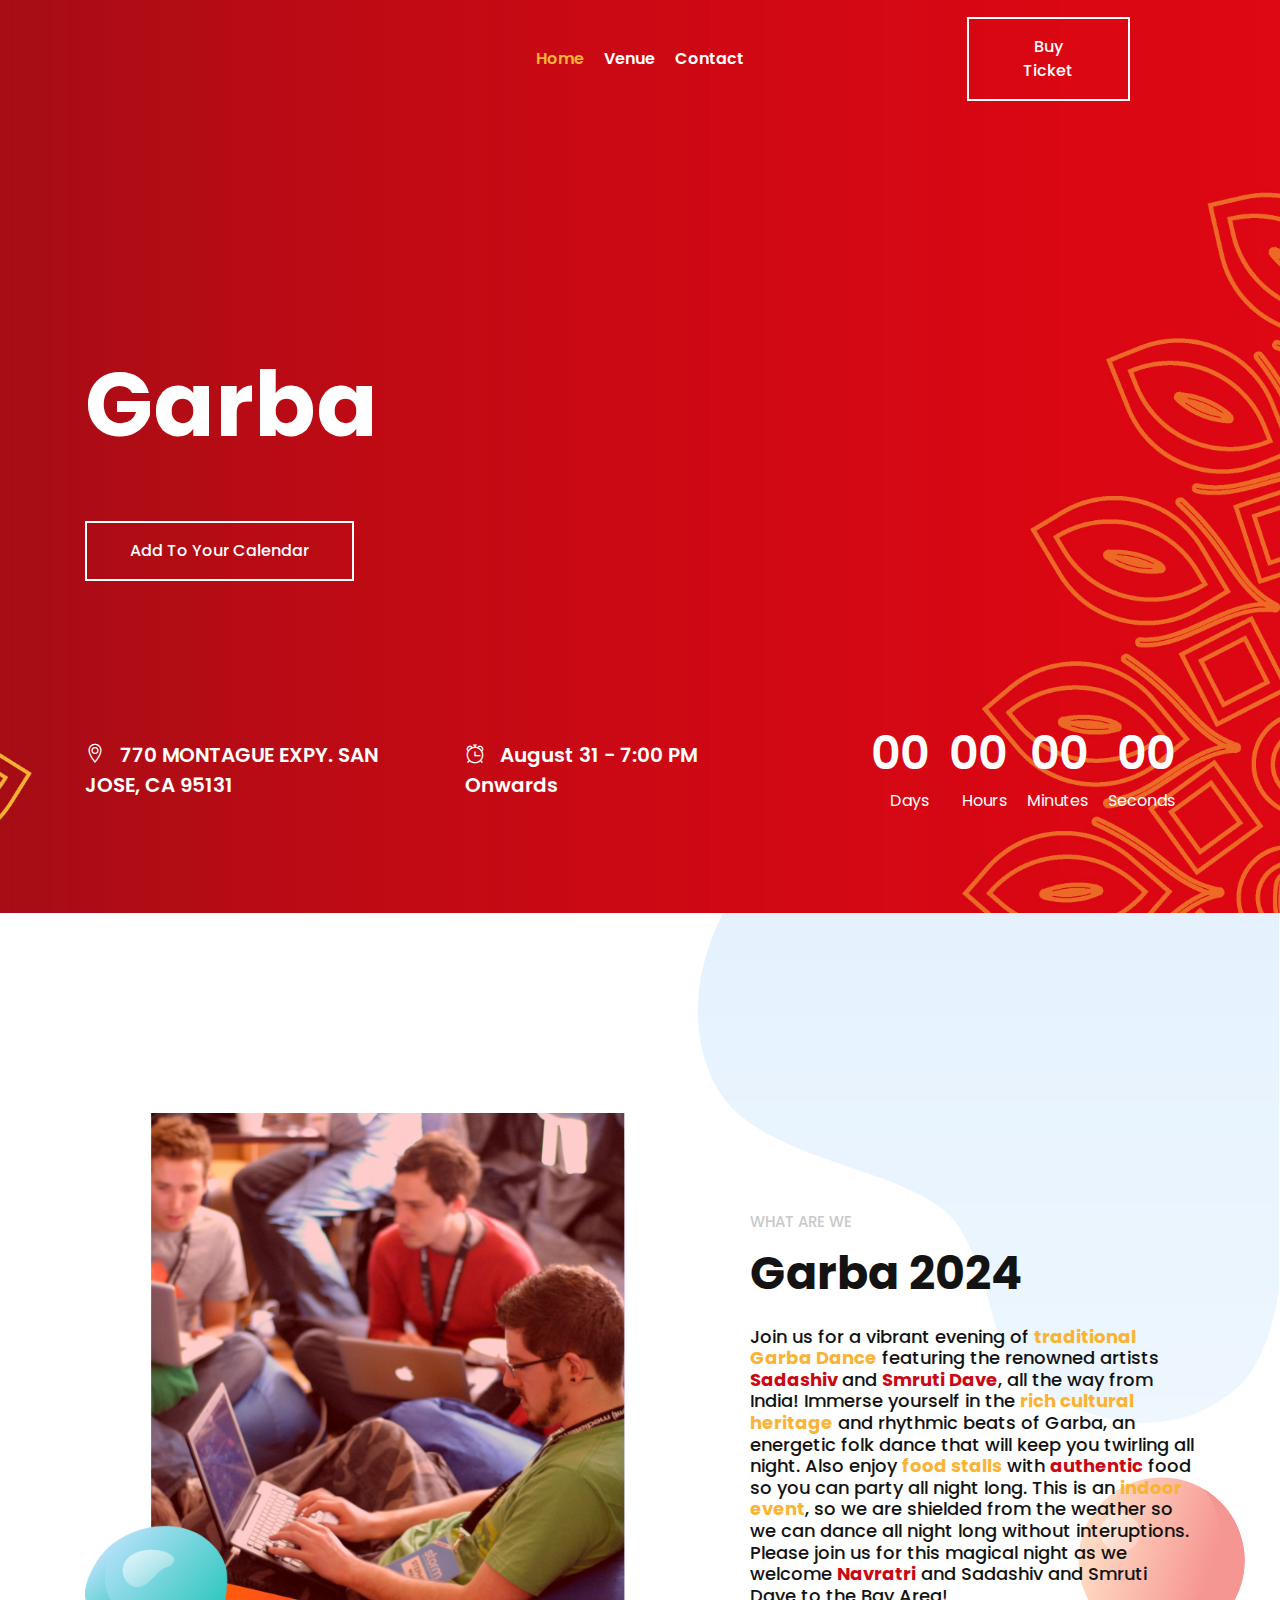
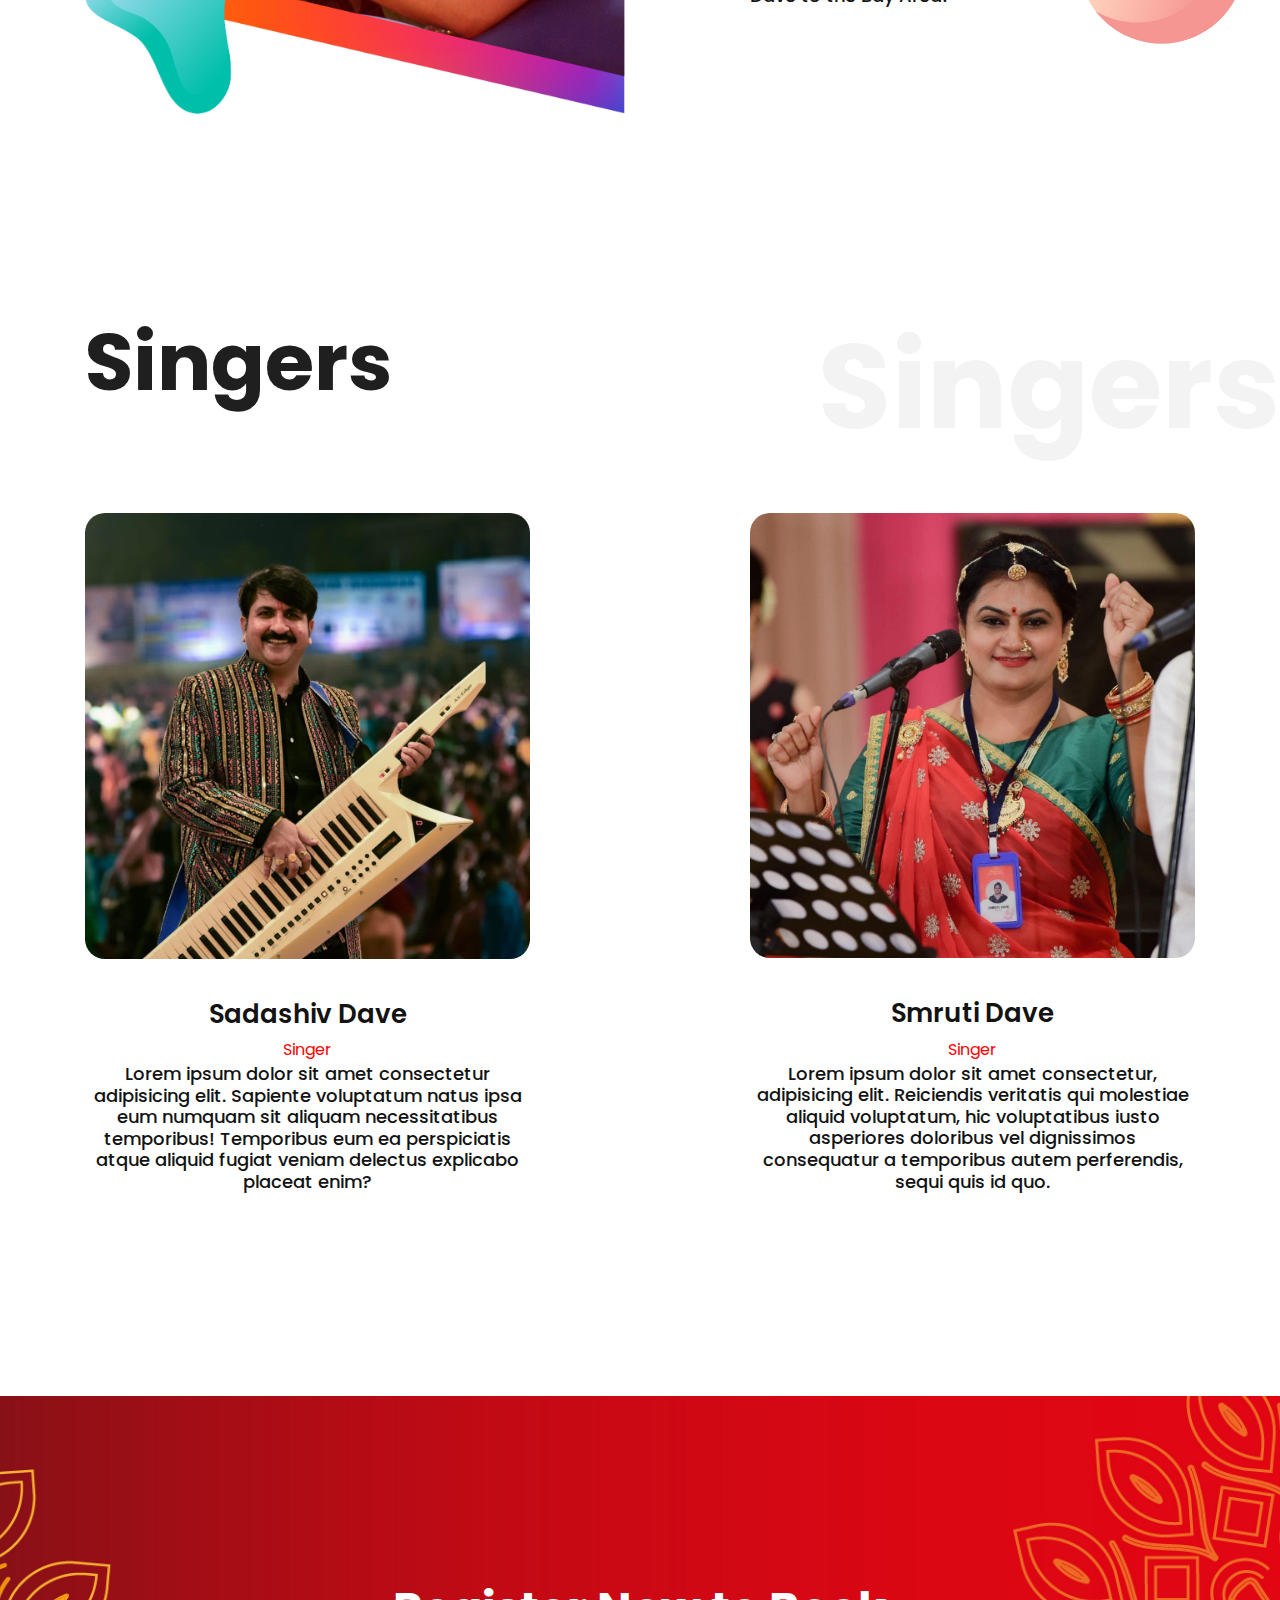
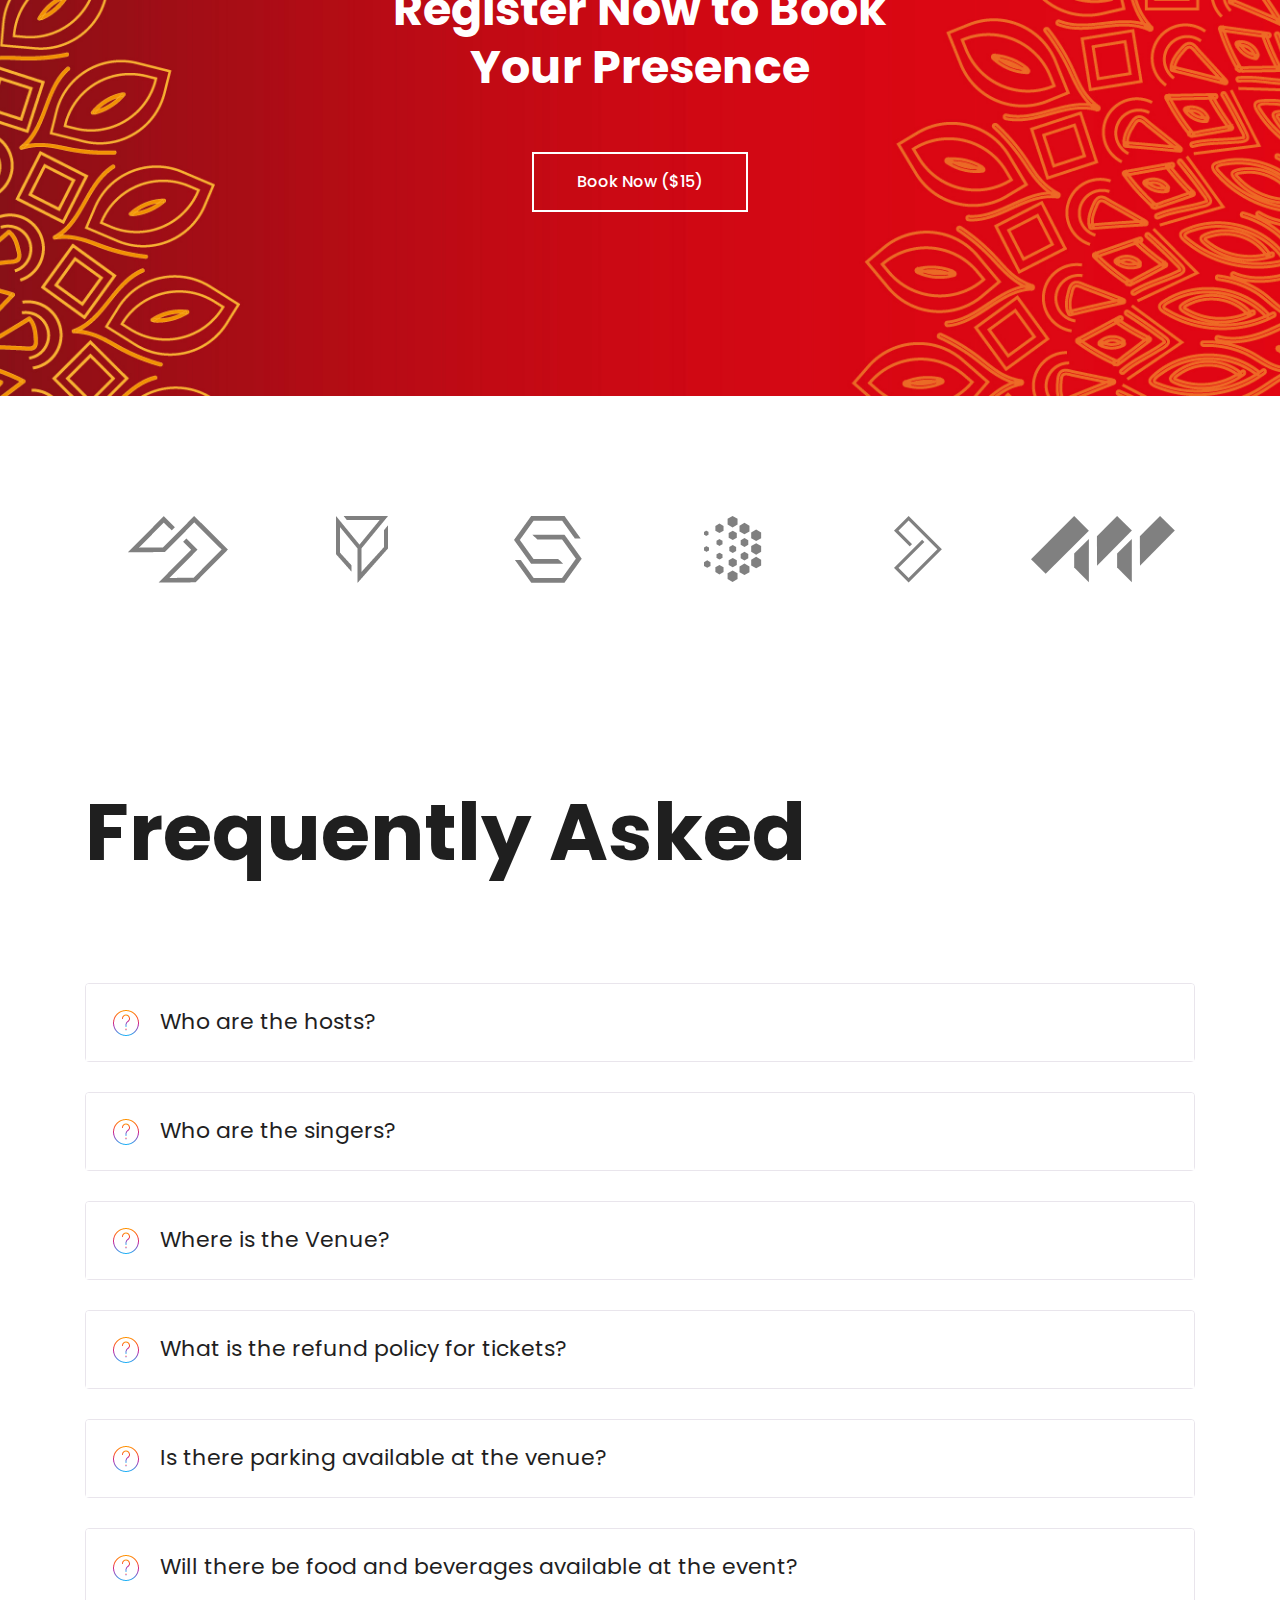
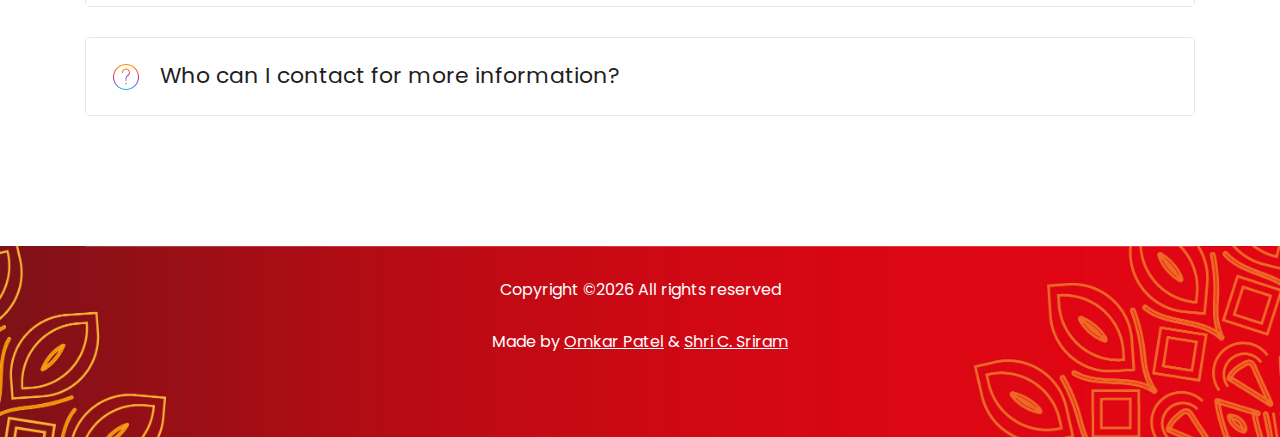
==== index.html @ c1a957e8 "updates" ====
<!doctype html>
<html class="no-js" lang="zxx">

<head>
    <meta charset="utf-8">
    <meta http-equiv="x-ua-compatible" content="ie=edge">
    <title>Garba 2024</title>
    <meta name="description" content="">
    <meta name="viewport" content="width=device-width, initial-scale=1">

    <!-- <link rel="manifest" href="site.webmanifest"> -->
    <link rel="shortcut icon" type="image/x-icon" href="img/india.png">
    <!-- Place favicon.ico in the root directory -->

    <!-- CSS here -->
    <link rel="stylesheet" href="css/bootstrap.min.css">
    <link rel="stylesheet" href="css/owl.carousel.min.css">
    <link rel="stylesheet" href="css/magnific-popup.css">
    <link rel="stylesheet" href="css/font-awesome.min.css">
    <link rel="stylesheet" href="css/themify-icons.css">
    <link rel="stylesheet" href="css/nice-select.css">
    <link rel="stylesheet" href="css/flaticon.css">
    <link rel="stylesheet" href="css/animate.css">
    <link rel="stylesheet" href="css/slicknav.css">
    <link rel="stylesheet" href="css/style.css">
    <!-- <link rel="stylesheet" href="css/responsive.css"> -->
</head>

<body>
    <header>
        <div class="header-area ">
            <div id="sticky-header" class="main-header-area ">
                <div class="container-fluid p-0">
                    <div class="row align-items-center justify-content-between no-gutters">
                        <div class="col-xl-2 col-lg-2">
                            <div class="logo-img">
                                <a href="index.html">
                                </a>
                            </div>
                        </div>
                        <div class="col-xl-8 col-lg-8">
                            <div class="main-menu  d-none d-lg-block">
                                <nav>
                                    <ul id="navigation">
                                        <li><a class="active" href="index.html">Home</a></li>
                                        <li><a href="venue.html">Venue</a></li>
                                        <li><a href="contact.html">Contact</a></li>
                                    </ul>
                                </nav>
                            </div>
                        </div>
                        <div class="col-xl-2 col-lg-2 d-none d-lg-block">
                            <div class="buy_ticket">
                                <a href="#"class="boxed-btn-white">Buy Ticket</a>
                            </div>
                        </div>
                        <div class="col-12">
                            <div class="mobile_menu d-block d-lg-none"></div>
                        </div>
                    </div>
                </div>
            </div>
        </div>
    </header>
    <!-- header-end -->

    
    <div class="slider_area slider_bg_1">
        <div class="slider_text">
            <div class="container">
                <div class="position_relv">

                    <div class="row">
                        <div class="col-xl-8">
                            <div class="title_text title_text2 ">
                                <h3>Garba</h3>
                                <a href="https://calendar.app.google/GSjahWTAPjW4YfsB6" target="_blank" rel="noreferrer noopener" class="boxed-btn-white">Add to your Calendar</a>
                            </div>
                        </div>
                    </div>
                </div>
            </div>
        </div>
        <div class="countDOwn_area">
            <div class="container">
                <div class="row align-items-center">
                    <div class="col-xl-4 col-md-6 col-lg-4">
                        <div class="single_date">
                            <i class="ti-location-pin"></i>
                            <span>770 MONTAGUE EXPY. SAN JOSE, CA 95131</span>
                        </div>
                    </div>
                    <div class="col-xl-3 col-md-6 col-lg-3">
                        <div class="single_date">
                            <i class="ti-alarm-clock"></i>
                            <span>August 31 - 7:00 PM Onwards</span>
                        </div>
                    </div>
                    <div class="col-xl-5 col-md-12 col-lg-5">
                        <span id="clock"></span>
                    </div>

                </div>
            </div>
        </div>
    </div>
    <!-- slider_area_end -->

    <!-- about_area_start -->
    <div class="about_area">
        <div class="shape-1 d-none d-xl-block">
            <img src="img/about/shap1.png" alt="">
        </div>
        <div class="shape-2 d-none d-xl-block">
            <img src="img/about/shap2.png" alt="">
        </div>
        <div class="container">
            <div class="row align-items-center">
                <div class="col-xl-6 col-md-6">
                    <div class="about_thumb">
                        <img src="img/about/about.png" alt="">
                    </div>
                </div>
                <div class="col-xl-5 offset-xl-1 col-md-7">
                    <div class="about_info">
                        <div class="section_title">
                            <span class="sub_heading" style="margin-bottom:10px;">What are we</span>
                            <h3 style="font-weight:bold;">Garba 2024</h3>
                            <br>
                        </div>
                        <h4 style="margin-bottom:10px;">Join us for a vibrant evening of <span style="font-weight:bold; color:#fbb333;">traditional Garba Dance</span> featuring the renowned artists <span style="font-weight:bold; color:#cb0914;">Sadashiv </span> and <span style="font-weight:bold; color:#cb0914;"> Smruti Dave</span>, all the way from India! Immerse yourself in the <span style="font-weight:bold; color:#fbb333;">rich cultural heritage</span> and rhythmic beats of Garba, an energetic folk dance that will keep you twirling all night. Also enjoy <span style="font-weight:bold; color:#fbb333;">food stalls</span> with <span style="font-weight:bold; color:#cb0914;">authentic</span> food so you can party all night long. This is an <span style="font-weight:bold; color:#fbb333;">indoor event</span>, so we are shielded from the weather so we can dance all night long without interuptions. Please join us for this magical night as we welcome <span style="font-weight:bold; color:#cb0914;">Navratri</span> and Sadashiv and Smruti Dave to the Bay Area!</h4>
                        <!-- <a href="#" class="boxed-btn-red" >Learn More</a> -->
                    </div>
                </div>
            </div>
        </div>
    </div>
    <!-- about_area_end -->

    <!-- speakers_start -->
    <div class="speakers_area">
        <h1 class="horizontal_text d-none d-lg-block">
            Singers
        </h1>
        <div class="container">
            <div class="row">
                <div class="col-xl-12">
                    <div class="serction_title_large mb-95">
                        <h3>
                            Singers
                        </h3>
                    </div>
                </div>
            </div>
            <div class="row">
                <div class="col-xl-5 col-md-6">
                    <div class="single_speaker">
                        <div class="speaker_thumb">
                            <img src="img/sadashiv.jpg" alt=""  style="border-radius:20px;">
                            <div class="hover_overlay">
                                <div class="social_icon">
                                    <a href="https://www.facebook.com/sadashiv71286" target="_blank"><i class="fa fa-facebook"></i></a>
                                    <a href="https://www.instagram.com/sadashiv_dave/" target="_blank"><i class="fa fa-instagram"></i></a>
                                    <a href="https://www.youtube.com/c/SadashivDave" target="_blank"><i class="fa fa-youtube"></i></a>
                                </div>
                            </div>
                        </div>
                        <div class="speaker_name text-center">
                            <h3>Sadashiv Dave</h3>
                            <p>Singer</p>
                            <h4>Lorem ipsum dolor sit amet consectetur adipisicing elit. Sapiente voluptatum natus ipsa eum numquam sit aliquam necessitatibus temporibus! Temporibus eum ea perspiciatis atque aliquid fugiat veniam delectus explicabo placeat enim?</h4>
                        </div>
                    </div>
                    
                </div>
                <div class="col-xl-5 offset-xl-2 col-md-6">
                    <div class="single_speaker">
                        <div class="speaker_thumb">
                            <img src="img/smruti3.jpg" alt="" style="border-radius:20px;">
                            <div class="hover_overlay">
                                <div class="social_icon">
                                    <a href="https://www.facebook.com/smruti.dave.169"><i class="fa fa-facebook"></i></a>
                                    <a href="https://www.instagram.com/smruti.dave.169"><i class="fa fa-instagram"></i></a>
                                </div>
                            </div>
                        </div>
                        <div class="speaker_name text-center">
                            <h3>Smruti Dave</h3>
                            <p>Singer</p>
                            <h4>Lorem ipsum dolor sit amet consectetur, adipisicing elit. Reiciendis veritatis qui molestiae aliquid voluptatum, hic voluptatibus iusto asperiores doloribus vel dignissimos consequatur a temporibus autem perferendis, sequi quis id quo.</h4>
                        </div>
                    </div>
                    
                </div>
            </div>
        </div>
    </div>
    <!-- speakers_end-->


    <!-- resister_book_start -->
    <div class="resister_book slider_bg_1">
        <div class="container">
            <div class="row">
                <div class="col-xl-12">
                    <div class="resister_text text-center">
                        <h3>Register Now to Book <br>
                            Your Presence</h3>
                        <a href="#" class="boxed-btn-white" >Book Now ($15) </a>
                    </div>
                </div>
            </div>
        </div>
    </div>
    <!-- resister_book_end -->

    <!-- brand_area_start -->
    <div class="brand_area">
        <div class="container">
            <div class="row">
                <div class="col-xl-12">
                    <div class="brand_active owl-carousel">
                        <div class="single_brand text-center">
                            <img src="img/barnd/1.png" alt="">
                        </div>
                        <div class="single_brand text-center">
                            <img src="img/barnd/2.png" alt="">
                        </div>
                        <div class="single_brand text-center">
                            <img src="img/barnd/3.png" alt="">
                        </div>
                        <div class="single_brand text-center">
                            <img src="img/barnd/4.png" alt="">
                        </div>
                        <div class="single_brand text-center">
                            <img src="img/barnd/5.png" alt="">
                        </div>
                        <div class="single_brand text-center">
                            <img src="img/barnd/6.png" alt="">
                        </div>
                    </div>
                </div>
            </div>
        </div>
    </div>
    <!-- brand_area_end -->

    <!-- faq_area_Start -->
    <div class="faq_area">
        <div class="container">
            <div class="row">
                <div class="col-xl-12">
                    <div class="serction_title_large mb-95">
                        <h3>
                            Frequently Asked
                        </h3>
                    </div>
                </div>
            </div>
            <div class="row">
                <div class="col-xl-12">
                    <div id="accordion">
                        <div class="card">
                            <div class="card-header" id="headingOne">
                                <h5 class="mb-0">
                                    <button class="btn btn-link collapsed" data-toggle="collapse"
                                        data-target="#collapseOne" aria-expanded="false" aria-controls="collapseTwo">

                                        <img src="img/barnd/info.png" alt=""> Who are the hosts?
                                    </button>
                                </h5>
                            </div>
                            <div id="collapseOne" class="collapse" aria-labelledby="headingOne" data-parent="#accordion"
                                style="">
                                <div class="card-body">
                                    Lorem ipsum dolor sit amet consectetur, adipisicing elit. Magnam similique sit, rem iusto mollitia inventore eos aperiam repellat sed nulla aspernatur dolorum perferendis ipsa nemo doloremque cum debitis atque velit.
                                </div>
                            </div>
                        </div>

                        <div class="card">
                            <div class="card-header" id="headingTwo">
                                <h5 class="mb-0">
                                    <button class="btn btn-link collapsed" data-toggle="collapse"
                                        data-target="#collapseTwo" aria-expanded="false" aria-controls="collapseTwo">

                                        <img src="img/barnd/info.png" alt=""> Who are the singers?
                                    </button>
                                </h5>
                            </div>
                            <div id="collapseTwo" class="collapse" aria-labelledby="headingTwo" data-parent="#accordion"
                                style="">
                                <div class="card-body">
                                    Lorem ipsum dolor sit amet consectetur adipisicing elit. Saepe ipsam adipisci iste modi commodi est quia voluptas error quasi quod. Enim, quam est inventore eos itaque adipisci dicta porro veniam.
                                </div>
                            </div>
                        </div>

                    

                        <div class="card">
                            <div class="card-header" id="headingThree">
                                <h5 class="mb-0">
                                    <button class="btn btn-link collapsed" data-toggle="collapse"
                                        data-target="#collapseThree" aria-expanded="false"
                                        aria-controls="collapseThree">
                                        <img src="img/barnd/info.png" alt=""> Where is the Venue?
                                    </button>
                                </h5>
                            </div>
                            <div id="collapseThree" class="collapse" aria-labelledby="headingThree"
                                data-parent="#accordion" style="">
                                <div class="card-body">
                                    770 MONTAGUE EXPY. SAN JOSE, CA 95131
                                    <div class="container">
                <div class="mb-5 pb-4">
                    <iframe src="https://www.google.com/maps/embed?pb=!1m18!1m12!1m3!1d3169.7351259167867!2d-121.91729572466836!3d37.39609583388402!2m3!1f0!2f0!3f0!3m2!1i1024!2i768!4f13.1!3m3!1m2!1s0x808fc95a42ce35fb%3A0x4ca52850717ca60f!2s770%20Montague%20Expy%2C%20San%20Jose%2C%20CA%2095131!5e0!3m2!1sen!2sus!4v1721417966293!5m2!1sen!2sus" width="100%" height="500" style="border:0; border-radius:20px;" allowfullscreen="" loading="lazy" referrerpolicy="no-referrer-when-downgrade"></iframe>
                </div>
            </div>
                                </div>
                            </div>
                        </div>
                        
                        <div class="card">
                            <div class="card-header" id="headingFour">
                                <h5 class="mb-0">
                                    <button class="btn btn-link collapsed" data-toggle="collapse"
                                        data-target="#collapseFour" aria-expanded="false" aria-controls="collapseFour">

                                        <img src="img/barnd/info.png" alt=""> What is the refund policy for tickets?
                                    </button>
                                </h5>
                            </div>
                            <div id="collapseFour" class="collapse" aria-labelledby="headingFour" data-parent="#accordion"
                                style="">
                                <div class="card-body">
                                    Lorem ipsum dolor sit amet consectetur adipisicing elit. Saepe ipsam adipisci iste modi commodi est quia voluptas error quasi quod. Enim, quam est inventore eos itaque adipisci dicta porro veniam.
                                </div>
                            </div>
                        </div>
                        <div class="card">
                            <div class="card-header" id="headingFive">
                                <h5 class="mb-0">
                                    <button class="btn btn-link collapsed" data-toggle="collapse"
                                        data-target="#collapseFive" aria-expanded="false" aria-controls="collapseFive">

                                        <img src="img/barnd/info.png" alt="Parking Info"> Is there parking available at the venue?
                                    </button>
                                </h5>
                            </div>
                            <div id="collapseFive" class="collapse" aria-labelledby="headingFive" data-parent="#accordion"
                                style="">
                                <div class="card-body">
                                    Lorem ipsum dolor sit amet consectetur adipisicing elit. Saepe ipsam adipisci iste modi commodi est quia voluptas error quasi quod. Enim, quam est inventore eos itaque adipisci dicta porro veniam.
                                </div>
                            </div>
                        </div>
                        <div class="card">
                            <div class="card-header" id="headingSix">
                                <h5 class="mb-0">
                                    <button class="btn btn-link collapsed" data-toggle="collapse"
                                        data-target="#collapseSix" aria-expanded="false" aria-controls="collapseSix">

                                        <img src="img/barnd/info.png" alt="Food Info"> Will there be food and beverages available at the event?
                                    </button>
                                </h5>
                            </div>
                            <div id="collapseSix" class="collapse" aria-labelledby="headingSix" data-parent="#accordion"
                                style="">
                                <div class="card-body">
                                    Lorem ipsum dolor sit amet consectetur adipisicing elit. Saepe ipsam adipisci iste modi commodi est quia voluptas error quasi quod. Enim, quam est inventore eos itaque adipisci dicta porro veniam.
                                </div>
                            </div>
                        </div>
                        <div class="card">
                            <div class="card-header" id="headingSeven">
                                <h5 class="mb-0">
                                    <button class="btn btn-link collapsed" data-toggle="collapse"
                                        data-target="#collapseSeven" aria-expanded="false" aria-controls="collapseSeven">

                                        <img src="img/barnd/info.png" alt="Food Info"> Who can I contact for more information?
                                    </button>
                                </h5>
                            </div>
                            <div id="collapseSeven" class="collapse" aria-labelledby="headingSeven" data-parent="#accordion"
                                style="">
                                <div class="card-body">
                                    Lorem ipsum dolor sit amet consectetur adipisicing elit. Saepe ipsam adipisci iste modi commodi est quia voluptas error quasi quod. Enim, quam est inventore eos itaque adipisci dicta porro veniam.
                                </div>
                            </div>
                        </div>
                    </div>
                </div>
            </div>
        </div>
    </div>
    <!-- faq_area_end -->

    <!-- footer_start -->
    <footer class="footer footer_bg_1">
        <div class="circle_ball d-none d-lg-block">
        </div>
            <div class="copy-right_text">
                <div class="container">
                    <div class="footer_border"></div>
                    <div class="row">
                        <div class="col-xl-12">
                            <p class="copy_right text-center">
Copyright &copy;<script>document.write(new Date().getFullYear());</script> All rights reserved<br></br>Made by <a href="https://omkarpatel.xyz/" style="text-decoration: underline;" target="_blank">Omkar Patel</a> & <a href="https://www.linkedin.com/in/shri-charan-sriram-88929a286/" target="_blank" style="text-decoration: underline;">Shri C. Sriram</a><br></br> <span style="opacity:0;">| This template is made with <i class="fa fa-heart-o" aria-hidden="true"></i> by <a href="https://colorlib.com" target="_blank">Colorlib</span></a>
                            </p>
                        </div>
                    </div>
                </div>
            </div>
        </footer>
    <!-- footer_end -->






    <!-- JS here -->
    <script src="js/vendor/modernizr-3.5.0.min.js"></script>
    <script src="js/vendor/jquery-1.12.4.min.js"></script>
    <script src="js/popper.min.js"></script>
    <script src="js/bootstrap.min.js"></script>
    <script src="js/owl.carousel.min.js"></script>
    <script src="js/isotope.pkgd.min.js"></script>
    <script src="js/ajax-form.js"></script>
    <script src="js/waypoints.min.js"></script>
    <script src="js/jquery.counterup.min.js"></script>
    <script src="js/imagesloaded.pkgd.min.js"></script>
    <script src="js/scrollIt.js"></script>
    <script src="js/jquery.scrollUp.min.js"></script>
    <script src="js/wow.min.js"></script>
    <script src="js/nice-select.min.js"></script>
    <script src="js/jquery.slicknav.min.js"></script>
    <script src="js/jquery.magnific-popup.min.js"></script>
    <script src="js/jquery.countdown.js"></script>
    <script src="js/plugins.js"></script>

    <!--contact js-->
    <script src="js/contact.js"></script>
    <script src="js/jquery.ajaxchimp.min.js"></script>
    <script src="js/jquery.form.js"></script>
    <script src="js/jquery.validate.min.js"></script>
    <script src="js/mail-script.js"></script>

    <script src="js/main.js"></script>

</body>

</html>
---- css/themify-icons.css ----
@font-face {
	font-family: 'themify';
	src:url('../fonts/themify.eot?-fvbane');
	src:url('../fonts/themify.eot?#iefix-fvbane') format('embedded-opentype'),
		url('../fonts/themify.woff?-fvbane') format('woff'),
		url('../fonts/themify.ttf?-fvbane') format('truetype'),
		url('../fonts/themify.svg?-fvbane#themify') format('svg');
	font-weight: normal;
	font-style: normal;
}

[class^="ti-"], [class*=" ti-"] {
	font-family: 'themify';
	/* speak: none; */
	font-style: normal;
	font-weight: normal;
	font-variant: normal;
	text-transform: none;
	line-height: 1;

	/* Better Font Rendering =========== */
	-webkit-font-smoothing: antialiased;
	-moz-osx-font-smoothing: grayscale;
}

.ti-wand:before {
	content: "\e600";
}
.ti-volume:before {
	content: "\e601";
}
.ti-user:before {
	content: "\e602";
}
.ti-unlock:before {
	content: "\e603";
}
.ti-unlink:before {
	content: "\e604";
}
.ti-trash:before {
	content: "\e605";
}
.ti-thought:before {
	content: "\e606";
}
.ti-target:before {
	content: "\e607";
}
.ti-tag:before {
	content: "\e608";
}
.ti-tablet:before {
	content: "\e609";
}
.ti-star:before {
	content: "\e60a";
}
.ti-spray:before {
	content: "\e60b";
}
.ti-signal:before {
	content: "\e60c";
}
.ti-shopping-cart:before {
	content: "\e60d";
}
.ti-shopping-cart-full:before {
	content: "\e60e";
}
.ti-settings:before {
	content: "\e60f";
}
.ti-search:before {
	content: "\e610";
}
.ti-zoom-in:before {
	content: "\e611";
}
.ti-zoom-out:before {
	content: "\e612";
}
.ti-cut:before {
	content: "\e613";
}
.ti-ruler:before {
	content: "\e614";
}
.ti-ruler-pencil:before {
	content: "\e615";
}
.ti-ruler-alt:before {
	content: "\e616";
}
.ti-bookmark:before {
	content: "\e617";
}
.ti-bookmark-alt:before {
	content: "\e618";
}
.ti-reload:before {
	content: "\e619";
}
.ti-plus:before {
	content: "\e61a";
}
.ti-pin:before {
	content: "\e61b";
}
.ti-pencil:before {
	content: "\e61c";
}
.ti-pencil-alt:before {
	content: "\e61d";
}
.ti-paint-roller:before {
	content: "\e61e";
}
.ti-paint-bucket:before {
	content: "\e61f";
}
.ti-na:before {
	content: "\e620";
}
.ti-mobile:before {
	content: "\e621";
}
.ti-minus:before {
	content: "\e622";
}
.ti-medall:before {
	content: "\e623";
}
.ti-medall-alt:before {
	content: "\e624";
}
.ti-marker:before {
	content: "\e625";
}
.ti-marker-alt:before {
	content: "\e626";
}
.ti-arrow-up:before {
	content: "\e627";
}
.ti-arrow-right:before {
	content: "\e628";
}
.ti-arrow-left:before {
	content: "\e629";
}
.ti-arrow-down:before {
	content: "\e62a";
}
.ti-lock:before {
	content: "\e62b";
}
.ti-location-arrow:before {
	content: "\e62c";
}
.ti-link:before {
	content: "\e62d";
}
.ti-layout:before {
	content: "\e62e";
}
.ti-layers:before {
	content: "\e62f";
}
.ti-layers-alt:before {
	content: "\e630";
}
.ti-key:before {
	content: "\e631";
}
.ti-import:before {
	content: "\e632";
}
.ti-image:before {
	content: "\e633";
}
.ti-heart:before {
	content: "\e634";
}
.ti-heart-broken:before {
	content: "\e635";
}
.ti-hand-stop:before {
	content: "\e636";
}
.ti-hand-open:before {
	content: "\e637";
}
.ti-hand-drag:before {
	content: "\e638";
}
.ti-folder:before {
	content: "\e639";
}
.ti-flag:before {
	content: "\e63a";
}
.ti-flag-alt:before {
	content: "\e63b";
}
.ti-flag-alt-2:before {
	content: "\e63c";
}
.ti-eye:before {
	content: "\e63d";
}
.ti-export:before {
	content: "\e63e";
}
.ti-exchange-vertical:before {
	content: "\e63f";
}
.ti-desktop:before {
	content: "\e640";
}
.ti-cup:before {
	content: "\e641";
}
.ti-crown:before {
	content: "\e642";
}
.ti-comments:before {
	content: "\e643";
}
.ti-comment:before {
	content: "\e644";
}
.ti-comment-alt:before {
	content: "\e645";
}
.ti-close:before {
	content: "\e646";
}
.ti-clip:before {
	content: "\e647";
}
.ti-angle-up:before {
	content: "\e648";
}
.ti-angle-right:before {
	content: "\e649";
}
.ti-angle-left:before {
	content: "\e64a";
}
.ti-angle-down:before {
	content: "\e64b";
}
.ti-check:before {
	content: "\e64c";
}
.ti-check-box:before {
	content: "\e64d";
}
.ti-camera:before {
	content: "\e64e";
}
.ti-announcement:before {
	content: "\e64f";
}
.ti-brush:before {
	content: "\e650";
}
.ti-briefcase:before {
	content: "\e651";
}
.ti-bolt:before {
	content: "\e652";
}
.ti-bolt-alt:before {
	content: "\e653";
}
.ti-blackboard:before {
	content: "\e654";
}
.ti-bag:before {
	content: "\e655";
}
.ti-move:before {
	content: "\e656";
}
.ti-arrows-vertical:before {
	content: "\e657";
}
.ti-arrows-horizontal:before {
	content: "\e658";
}
.ti-fullscreen:before {
	content: "\e659";
}
.ti-arrow-top-right:before {
	content: "\e65a";
}
.ti-arrow-top-left:before {
	content: "\e65b";
}
.ti-arrow-circle-up:before {
	content: "\e65c";
}
.ti-arrow-circle-right:before {
	content: "\e65d";
}
.ti-arrow-circle-left:before {
	content: "\e65e";
}
.ti-arrow-circle-down:before {
	content: "\e65f";
}
.ti-angle-double-up:before {
	content: "\e660";
}
.ti-angle-double-right:before {
	content: "\e661";
}
.ti-angle-double-left:before {
	content: "\e662";
}
.ti-angle-double-down:before {
	content: "\e663";
}
.ti-zip:before {
	content: "\e664";
}
.ti-world:before {
	content: "\e665";
}
.ti-wheelchair:before {
	content: "\e666";
}
.ti-view-list:before {
	content: "\e667";
}
.ti-view-list-alt:before {
	content: "\e668";
}
.ti-view-grid:before {
	content: "\e669";
}
.ti-uppercase:before {
	content: "\e66a";
}
.ti-upload:before {
	content: "\e66b";
}
.ti-underline:before {
	content: "\e66c";
}
.ti-truck:before {
	content: "\e66d";
}
.ti-timer:before {
	content: "\e66e";
}
.ti-ticket:before {
	content: "\e66f";
}
.ti-thumb-up:before {
	content: "\e670";
}
.ti-thumb-down:before {
	content: "\e671";
}
.ti-text:before {
	content: "\e672";
}
.ti-stats-up:before {
	content: "\e673";
}
.ti-stats-down:before {
	content: "\e674";
}
.ti-split-v:before {
	content: "\e675";
}
.ti-split-h:before {
	content: "\e676";
}
.ti-smallcap:before {
	content: "\e677";
}
.ti-shine:before {
	content: "\e678";
}
.ti-shift-right:before {
	content: "\e679";
}
.ti-shift-left:before {
	content: "\e67a";
}
.ti-shield:before {
	content: "\e67b";
}
.ti-notepad:before {
	content: "\e67c";
}
.ti-server:before {
	content: "\e67d";
}
.ti-quote-right:before {
	content: "\e67e";
}
.ti-quote-left:before {
	content: "\e67f";
}
.ti-pulse:before {
	content: "\e680";
}
.ti-printer:before {
	content: "\e681";
}
.ti-power-off:before {
	content: "\e682";
}
.ti-plug:before {
	content: "\e683";
}
.ti-pie-chart:before {
	content: "\e684";
}
.ti-paragraph:before {
	content: "\e685";
}
.ti-panel:before {
	content: "\e686";
}
.ti-package:before {
	content: "\e687";
}
.ti-music:before {
	content: "\e688";
}
.ti-music-alt:before {
	content: "\e689";
}
.ti-mouse:before {
	content: "\e68a";
}
.ti-mouse-alt:before {
	content: "\e68b";
}
.ti-money:before {
	content: "\e68c";
}
.ti-microphone:before {
	content: "\e68d";
}
.ti-menu:before {
	content: "\e68e";
}
.ti-menu-alt:before {
	content: "\e68f";
}
.ti-map:before {
	content: "\e690";
}
.ti-map-alt:before {
	content: "\e691";
}
.ti-loop:before {
	content: "\e692";
}
.ti-location-pin:before {
	content: "\e693";
}
.ti-list:before {
	content: "\e694";
}
.ti-light-bulb:before {
	content: "\e695";
}
.ti-Italic:before {
	content: "\e696";
}
.ti-info:before {
	content: "\e697";
}
.ti-infinite:before {
	content: "\e698";
}
.ti-id-badge:before {
	content: "\e699";
}
.ti-hummer:before {
	content: "\e69a";
}
.ti-home:before {
	content: "\e69b";
}
.ti-help:before {
	content: "\e69c";
}
.ti-headphone:before {
	content: "\e69d";
}
.ti-harddrives:before {
	content: "\e69e";
}
.ti-harddrive:before {
	content: "\e69f";
}
.ti-gift:before {
	content: "\e6a0";
}
.ti-game:before {
	content: "\e6a1";
}
.ti-filter:before {
	content: "\e6a2";
}
.ti-files:before {
	content: "\e6a3";
}
.ti-file:before {
	content: "\e6a4";
}
.ti-eraser:before {
	content: "\e6a5";
}
.ti-envelope:before {
	content: "\e6a6";
}
.ti-download:before {
	content: "\e6a7";
}
.ti-direction:before {
	content: "\e6a8";
}
.ti-direction-alt:before {
	content: "\e6a9";
}
.ti-dashboard:before {
	content: "\e6aa";
}
.ti-control-stop:before {
	content: "\e6ab";
}
.ti-control-shuffle:before {
	content: "\e6ac";
}
.ti-control-play:before {
	content: "\e6ad";
}
.ti-control-pause:before {
	content: "\e6ae";
}
.ti-control-forward:before {
	content: "\e6af";
}
.ti-control-backward:before {
	content: "\e6b0";
}
.ti-cloud:before {
	content: "\e6b1";
}
.ti-cloud-up:before {
	content: "\e6b2";
}
.ti-cloud-down:before {
	content: "\e6b3";
}
.ti-clipboard:before {
	content: "\e6b4";
}
.ti-car:before {
	content: "\e6b5";
}
.ti-calendar:before {
	content: "\e6b6";
}
.ti-book:before {
	content: "\e6b7";
}
.ti-bell:before {
	content: "\e6b8";
}
.ti-basketball:before {
	content: "\e6b9";
}
.ti-bar-chart:before {
	content: "\e6ba";
}
.ti-bar-chart-alt:before {
	content: "\e6bb";
}
.ti-back-right:before {
	content: "\e6bc";
}
.ti-back-left:before {
	content: "\e6bd";
}
.ti-arrows-corner:before {
	content: "\e6be";
}
.ti-archive:before {
	content: "\e6bf";
}
.ti-anchor:before {
	content: "\e6c0";
}
.ti-align-right:before {
	content: "\e6c1";
}
.ti-align-left:before {
	content: "\e6c2";
}
.ti-align-justify:before {
	content: "\e6c3";
}
.ti-align-center:before {
	content: "\e6c4";
}
.ti-alert:before {
	content: "\e6c5";
}
.ti-alarm-clock:before {
	content: "\e6c6";
}
.ti-agenda:before {
	content: "\e6c7";
}
.ti-write:before {
	content: "\e6c8";
}
.ti-window:before {
	content: "\e6c9";
}
.ti-widgetized:before {
	content: "\e6ca";
}
.ti-widget:before {
	content: "\e6cb";
}
.ti-widget-alt:before {
	content: "\e6cc";
}
.ti-wallet:before {
	content: "\e6cd";
}
.ti-video-clapper:before {
	content: "\e6ce";
}
.ti-video-camera:before {
	content: "\e6cf";
}
.ti-vector:before {
	content: "\e6d0";
}
.ti-themify-logo:before {
	content: "\e6d1";
}
.ti-themify-favicon:before {
	content: "\e6d2";
}
.ti-themify-favicon-alt:before {
	content: "\e6d3";
}
.ti-support:before {
	content: "\e6d4";
}
.ti-stamp:before {
	content: "\e6d5";
}
.ti-split-v-alt:before {
	content: "\e6d6";
}
.ti-slice:before {
	content: "\e6d7";
}
.ti-shortcode:before {
	content: "\e6d8";
}
.ti-shift-right-alt:before {
	content: "\e6d9";
}
.ti-shift-left-alt:before {
	content: "\e6da";
}
.ti-ruler-alt-2:before {
	content: "\e6db";
}
.ti-receipt:before {
	content: "\e6dc";
}
.ti-pin2:before {
	content: "\e6dd";
}
.ti-pin-alt:before {
	content: "\e6de";
}
.ti-pencil-alt2:before {
	content: "\e6df";
}
.ti-palette:before {
	content: "\e6e0";
}
.ti-more:before {
	content: "\e6e1";
}
.ti-more-alt:before {
	content: "\e6e2";
}
.ti-microphone-alt:before {
	content: "\e6e3";
}
.ti-magnet:before {
	content: "\e6e4";
}
.ti-line-double:before {
	content: "\e6e5";
}
.ti-line-dotted:before {
	content: "\e6e6";
}
.ti-line-dashed:before {
	content: "\e6e7";
}
.ti-layout-width-full:before {
	content: "\e6e8";
}
.ti-layout-width-default:before {
	content: "\e6e9";
}
.ti-layout-width-default-alt:before {
	content: "\e6ea";
}
.ti-layout-tab:before {
	content: "\e6eb";
}
.ti-layout-tab-window:before {
	content: "\e6ec";
}
.ti-layout-tab-v:before {
	content: "\e6ed";
}
.ti-layout-tab-min:before {
	content: "\e6ee";
}
.ti-layout-slider:before {
	content: "\e6ef";
}
.ti-layout-slider-alt:before {
	content: "\e6f0";
}
.ti-layout-sidebar-right:before {
	content: "\e6f1";
}
.ti-layout-sidebar-none:before {
	content: "\e6f2";
}
.ti-layout-sidebar-left:before {
	content: "\e6f3";
}
.ti-layout-placeholder:before {
	content: "\e6f4";
}
.ti-layout-menu:before {
	content: "\e6f5";
}
.ti-layout-menu-v:before {
	content: "\e6f6";
}
.ti-layout-menu-separated:before {
	content: "\e6f7";
}
.ti-layout-menu-full:before {
	content: "\e6f8";
}
.ti-layout-media-right-alt:before {
	content: "\e6f9";
}
.ti-layout-media-right:before {
	content: "\e6fa";
}
.ti-layout-media-overlay:before {
	content: "\e6fb";
}
.ti-layout-media-overlay-alt:before {
	content: "\e6fc";
}
.ti-layout-media-overlay-alt-2:before {
	content: "\e6fd";
}
.ti-layout-media-left-alt:before {
	content: "\e6fe";
}
.ti-layout-media-left:before {
	content: "\e6ff";
}
.ti-layout-media-center-alt:before {
	content: "\e700";
}
.ti-layout-media-center:before {
	content: "\e701";
}
.ti-layout-list-thumb:before {
	content: "\e702";
}
.ti-layout-list-thumb-alt:before {
	content: "\e703";
}
.ti-layout-list-post:before {
	content: "\e704";
}
.ti-layout-list-large-image:before {
	content: "\e705";
}
.ti-layout-line-solid:before {
	content: "\e706";
}
.ti-layout-grid4:before {
	content: "\e707";
}
.ti-layout-grid3:before {
	content: "\e708";
}
.ti-layout-grid2:before {
	content: "\e709";
}
.ti-layout-grid2-thumb:before {
	content: "\e70a";
}
.ti-layout-cta-right:before {
	content: "\e70b";
}
.ti-layout-cta-left:before {
	content: "\e70c";
}
.ti-layout-cta-center:before {
	content: "\e70d";
}
.ti-layout-cta-btn-right:before {
	content: "\e70e";
}
.ti-layout-cta-btn-left:before {
	content: "\e70f";
}
.ti-layout-column4:before {
	content: "\e710";
}
.ti-layout-column3:before {
	content: "\e711";
}
.ti-layout-column2:before {
	content: "\e712";
}
.ti-layout-accordion-separated:before {
	content: "\e713";
}
.ti-layout-accordion-merged:before {
	content: "\e714";
}
.ti-layout-accordion-list:before {
	content: "\e715";
}
.ti-ink-pen:before {
	content: "\e716";
}
.ti-info-alt:before {
	content: "\e717";
}
.ti-help-alt:before {
	content: "\e718";
}
.ti-headphone-alt:before {
	content: "\e719";
}
.ti-hand-point-up:before {
	content: "\e71a";
}
.ti-hand-point-right:before {
	content: "\e71b";
}
.ti-hand-point-left:before {
	content: "\e71c";
}
.ti-hand-point-down:before {
	content: "\e71d";
}
.ti-gallery:before {
	content: "\e71e";
}
.ti-face-smile:before {
	content: "\e71f";
}
.ti-face-sad:before {
	content: "\e720";
}
.ti-credit-card:before {
	content: "\e721";
}
.ti-control-skip-forward:before {
	content: "\e722";
}
.ti-control-skip-backward:before {
	content: "\e723";
}
.ti-control-record:before {
	content: "\e724";
}
.ti-control-eject:before {
	content: "\e725";
}
.ti-comments-smiley:before {
	content: "\e726";
}
.ti-brush-alt:before {
	content: "\e727";
}
.ti-youtube:before {
	content: "\e728";
}
.ti-vimeo:before {
	content: "\e729";
}
.ti-twitter:before {
	content: "\e72a";
}
.ti-time:before {
	content: "\e72b";
}
.ti-tumblr:before {
	content: "\e72c";
}
.ti-skype:before {
	content: "\e72d";
}
.ti-share:before {
	content: "\e72e";
}
.ti-share-alt:before {
	content: "\e72f";
}
.ti-rocket:before {
	content: "\e730";
}
.ti-pinterest:before {
	content: "\e731";
}
.ti-new-window:before {
	content: "\e732";
}
.ti-microsoft:before {
	content: "\e733";
}
.ti-list-ol:before {
	content: "\e734";
}
.ti-linkedin:before {
	content: "\e735";
}
.ti-layout-sidebar-2:before {
	content: "\e736";
}
.ti-layout-grid4-alt:before {
	content: "\e737";
}
.ti-layout-grid3-alt:before {
	content: "\e738";
}
.ti-layout-grid2-alt:before {
	content: "\e739";
}
.ti-layout-column4-alt:before {
	content: "\e73a";
}
.ti-layout-column3-alt:before {
	content: "\e73b";
}
.ti-layout-column2-alt:before {
	content: "\e73c";
}
.ti-instagram:before {
	content: "\e73d";
}
.ti-google:before {
	content: "\e73e";
}
.ti-github:before {
	content: "\e73f";
}
.ti-flickr:before {
	content: "\e740";
}
.ti-facebook:before {
	content: "\e741";
}
.ti-dropbox:before {
	content: "\e742";
}
.ti-dribbble:before {
	content: "\e743";
}
.ti-apple:before {
	content: "\e744";
}
.ti-android:before {
	content: "\e745";
}
.ti-save:before {
	content: "\e746";
}
.ti-save-alt:before {
	content: "\e747";
}
.ti-yahoo:before {
	content: "\e748";
}
.ti-wordpress:before {
	content: "\e749";
}
.ti-vimeo-alt:before {
	content: "\e74a";
}
.ti-twitter-alt:before {
	content: "\e74b";
}
.ti-tumblr-alt:before {
	content: "\e74c";
}
.ti-trello:before {
	content: "\e74d";
}
.ti-stack-overflow:before {
	content: "\e74e";
}
.ti-soundcloud:before {
	content: "\e74f";
}
.ti-sharethis:before {
	content: "\e750";
}
.ti-sharethis-alt:before {
	content: "\e751";
}
.ti-reddit:before {
	content: "\e752";
}
.ti-pinterest-alt:before {
	content: "\e753";
}
.ti-microsoft-alt:before {
	content: "\e754";
}
.ti-linux:before {
	content: "\e755";
}
.ti-jsfiddle:before {
	content: "\e756";
}
.ti-joomla:before {
	content: "\e757";
}
.ti-html5:before {
	content: "\e758";
}
.ti-flickr-alt:before {
	content: "\e759";
}
.ti-email:before {
	content: "\e75a";
}
.ti-drupal:before {
	content: "\e75b";
}
.ti-dropbox-alt:before {
	content: "\e75c";
}
.ti-css3:before {
	content: "\e75d";
}
.ti-rss:before {
	content: "\e75e";
}
.ti-rss-alt:before {
	content: "\e75f";
}
---- css/nice-select.css ----
.nice-select {
  -webkit-tap-highlight-color: transparent;
  background-color: #fff;
  border-radius: 5px;
  border: solid 1px #e8e8e8;
  box-sizing: border-box;
  clear: both;
  cursor: pointer;
  display: block;
  float: left;
  font-family: inherit;
  font-size: 14px;
  font-weight: normal;
  height: 42px;
  line-height: 40px;
  outline: none;
  padding-left: 18px;
  padding-right: 30px;
  position: relative;
  text-align: left !important;
  -webkit-transition: all 0.2s ease-in-out;
  transition: all 0.2s ease-in-out;
  -webkit-user-select: none;
     -moz-user-select: none;
      -ms-user-select: none;
          user-select: none;
  white-space: nowrap;
  width: auto; }
  .nice-select:hover {
    border-color: #dbdbdb; }
  .nice-select:active, .nice-select.open, .nice-select:focus {
    border-color: #999; }


  .nice-select.disabled {
    border-color: #ededed;
    color: #999;
    pointer-events: none; }
    .nice-select.disabled:after {
      border-color: #cccccc; }
  .nice-select.wide {
    width: 100%; }
    .nice-select.wide .list {
      left: 0 !important;
      right: 0 !important; }
  .nice-select.right {
    float: right; }
    .nice-select.right .list {
      left: auto;
      right: 0; }
  .nice-select.small {
    font-size: 12px;
    height: 36px;
    line-height: 34px; }
    .nice-select.small:after {
      height: 4px;
      width: 4px; }
    .nice-select.small .option {
      line-height: 34px;
      min-height: 34px; }
  .nice-select .list {
    background-color: #fff;
    border-radius: 5px;
    box-shadow: 0 0 0 1px rgba(68, 68, 68, 0.11);
    box-sizing: border-box;
    margin-top: 4px;
    opacity: 0;
    overflow: hidden;
    padding: 0;
    pointer-events: none;
    position: absolute;
    top: 100%;
    left: 0;
    -webkit-transform-origin: 50% 0;
        -ms-transform-origin: 50% 0;
            transform-origin: 50% 0;
    -webkit-transform: scale(0.75) translateY(-21px);
        -ms-transform: scale(0.75) translateY(-21px);
            transform: scale(0.75) translateY(-21px);
    -webkit-transition: all 0.2s cubic-bezier(0.5, 0, 0, 1.25), opacity 0.15s ease-out;
    transition: all 0.2s cubic-bezier(0.5, 0, 0, 1.25), opacity 0.15s ease-out;
    z-index: 9; }
    .nice-select .list:hover .option:not(:hover) {
      background-color: transparent !important; }
  .nice-select .option {
    cursor: pointer;
    font-weight: 400;
    line-height: 40px;
    list-style: none;
    min-height: 40px;
    outline: none;
    padding-left: 18px;
    padding-right: 29px;
    text-align: left;
    -webkit-transition: all 0.2s;
    transition: all 0.2s; }
    .nice-select .option:hover, .nice-select .option.focus, .nice-select .option.selected.focus {
      background-color: #f6f6f6; }
    .nice-select .option.selected {
      font-weight: bold; }
    .nice-select .option.disabled {
      background-color: transparent;
      color: #999;
      cursor: default; }

.no-csspointerevents .nice-select .list {
  display: none; }

.no-csspointerevents .nice-select.open .list {
  display: block; }





  /* ,,,,,,,,,,,,,,,, */


  .nice-select:after {
    content: "\e64b";
    display: block;
    height: 5px;
    margin-top: -5px;
    pointer-events: none;
    position: absolute;
    right: 30px;
    top: 8px;
    transition: all 0.15s ease-in-out;
    width: 5px;
    font-family: 'themify';
    color: #ddd; }

    .nice-select.open:after {
 }
    .nice-select.open .list {
      opacity: 1;
      pointer-events: auto;
      -webkit-transform: scale(1) translateY(0);
          -ms-transform: scale(1) translateY(0);
              transform: scale(1) translateY(0); }
---- css/flaticon.css ----
/*
  	Flaticon icon font: Flaticon
  	Creation date: 27/07/2019 08:27
  	*/

@font-face {
  font-family: "Flaticon";
  src: url("../fonts/Flaticon.eot");
  src: url("../fonts/Flaticon.eot?#iefix") format("embedded-opentype"),
       url("../fonts/Flaticon.woff2") format("woff2"),
       url("../fonts/Flaticon.woff") format("woff"),
       url("../fonts/Flaticon.ttf") format("truetype"),
       url("../fonts/Flaticon.svg#Flaticon") format("svg");
  font-weight: normal;
  font-style: normal;
}

@media screen and (-webkit-min-device-pixel-ratio:0) {
  @font-face {
    font-family: "Flaticon";
    src: url("../fonts/Flaticon.svg#Flaticon") format("svg");
  }
}

[class^="flaticon-"]:before, [class*=" flaticon-"]:before,
[class^="flaticon-"]:after, [class*=" flaticon-"]:after {   
  font-family: Flaticon;
font-style: normal;
}

.flaticon-left-arrow:before { content: "\f100"; }
.flaticon-right-arrow:before { content: "\f101"; }
.flaticon-play-button:before { content: "\f102"; }
.flaticon-quote:before { content: "\f103"; }
.flaticon-clock:before { content: "\f104"; }
.flaticon-world:before { content: "\f105"; }
.flaticon-mail:before { content: "\f106"; }
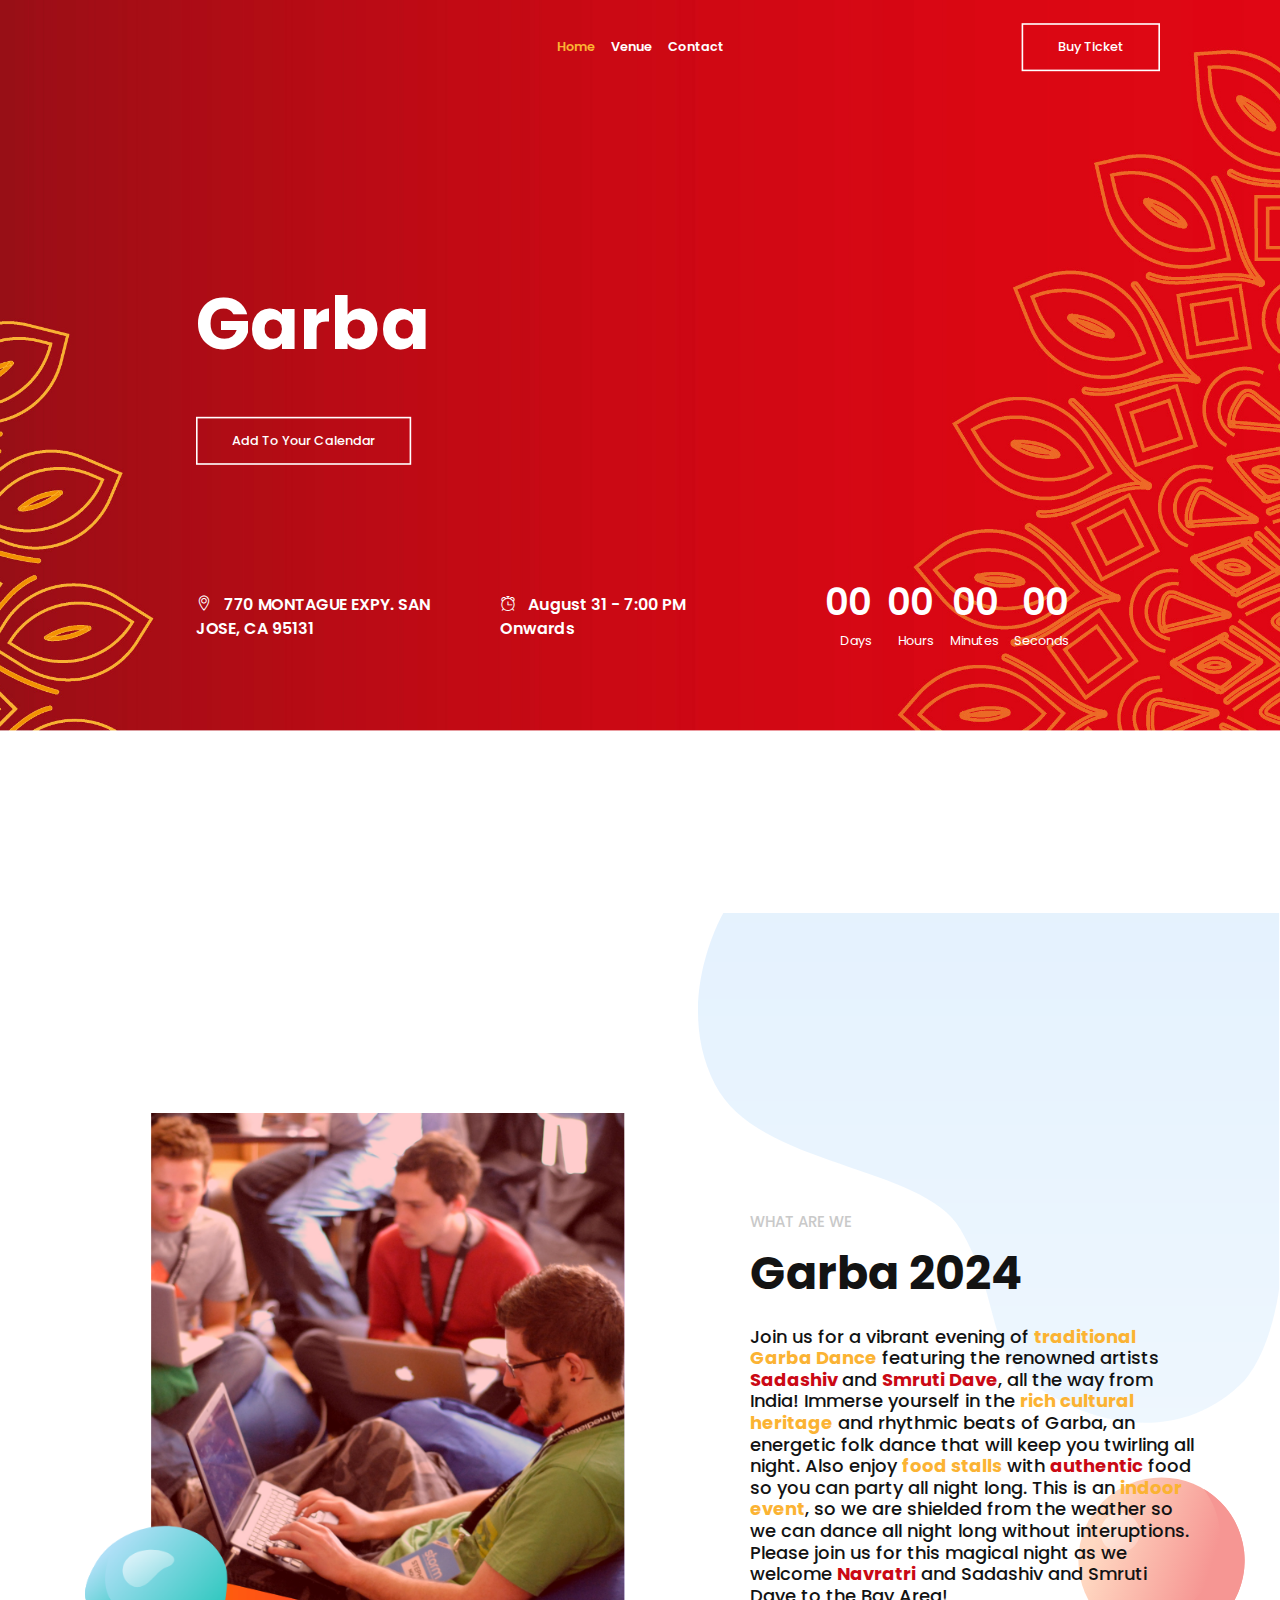
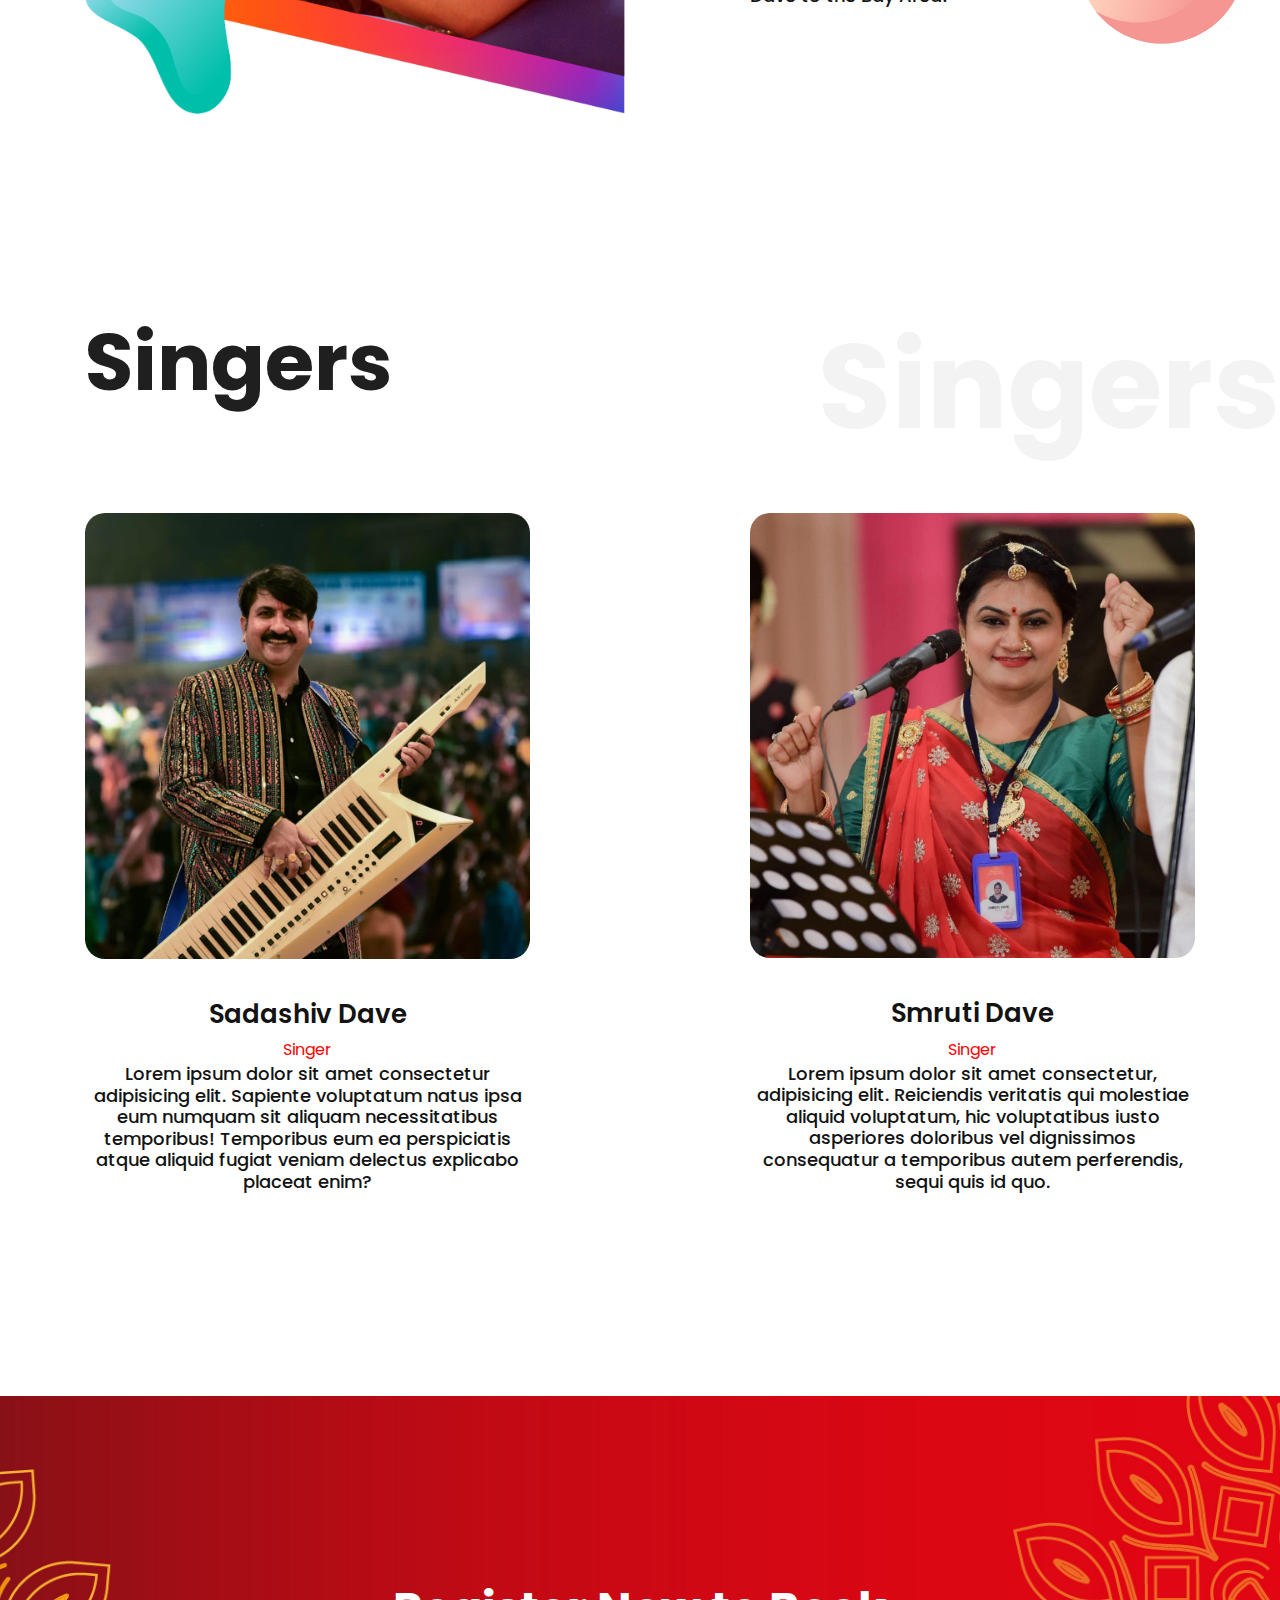
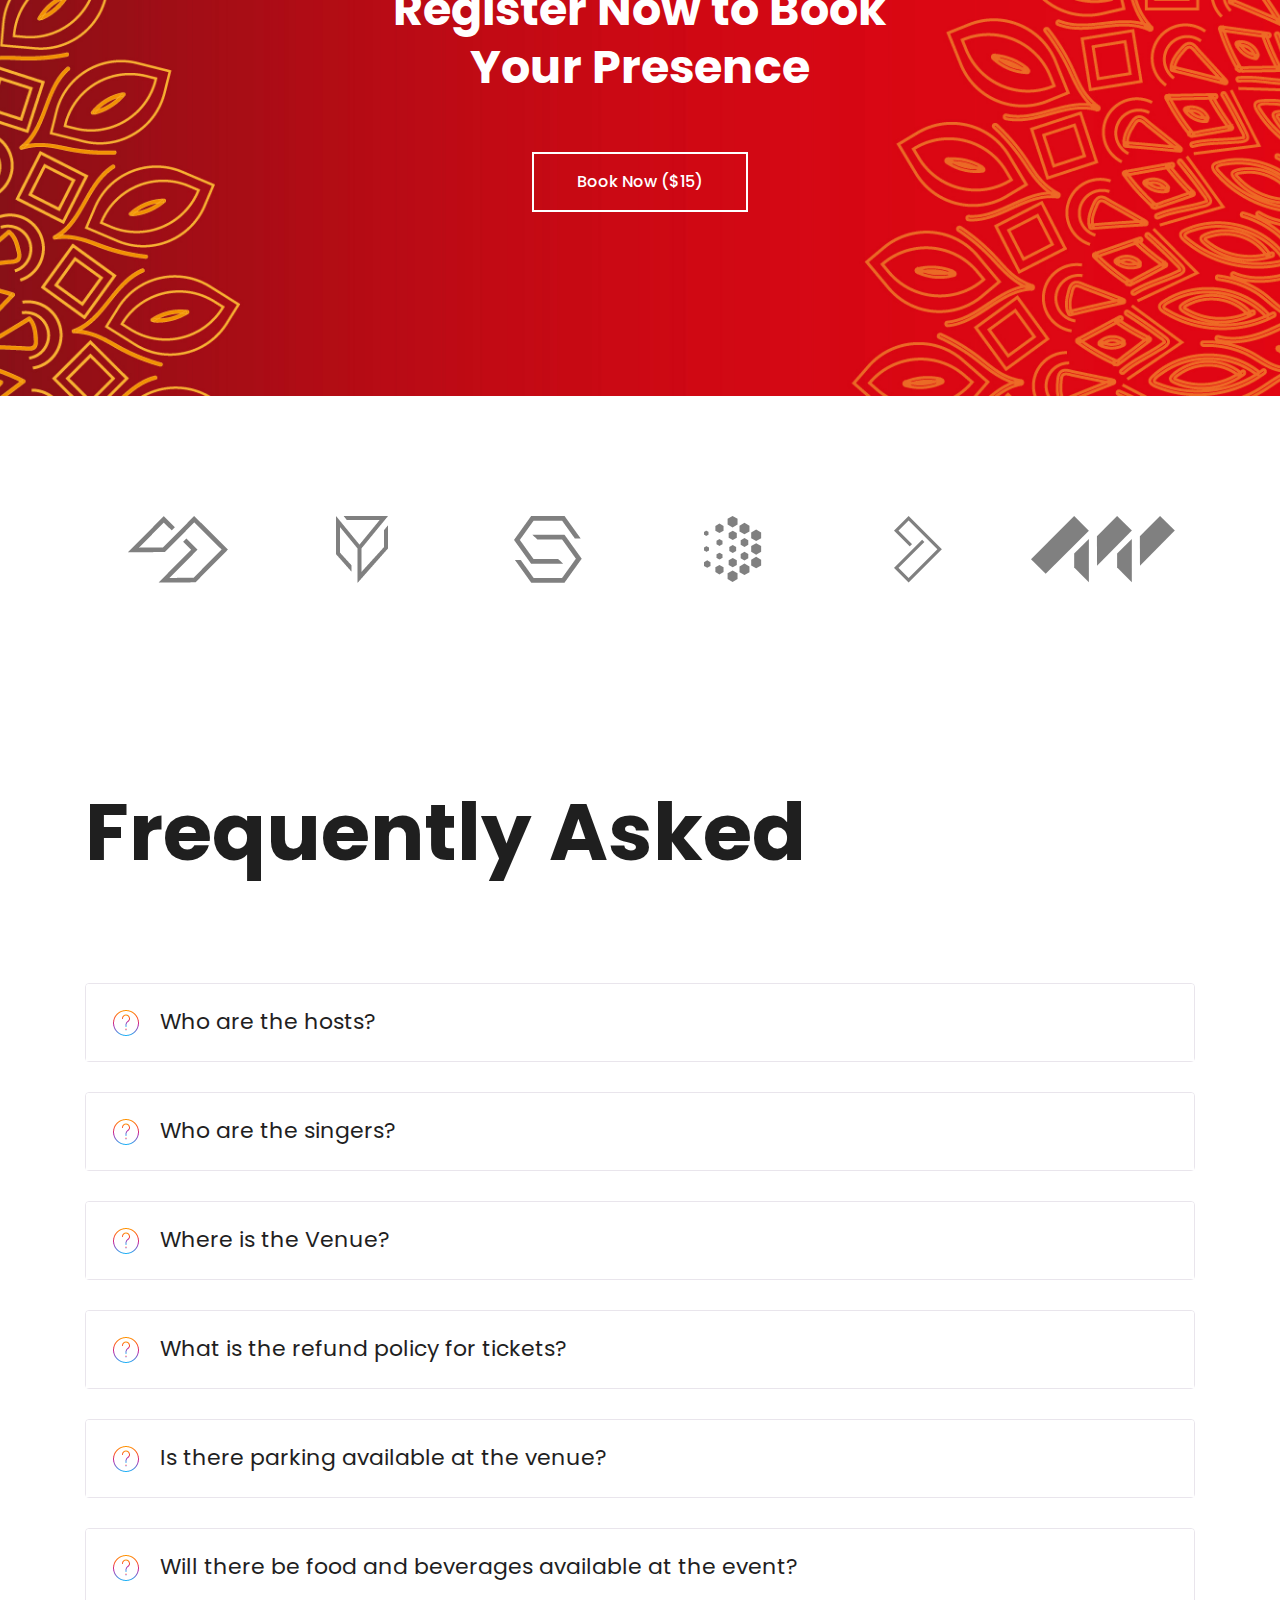
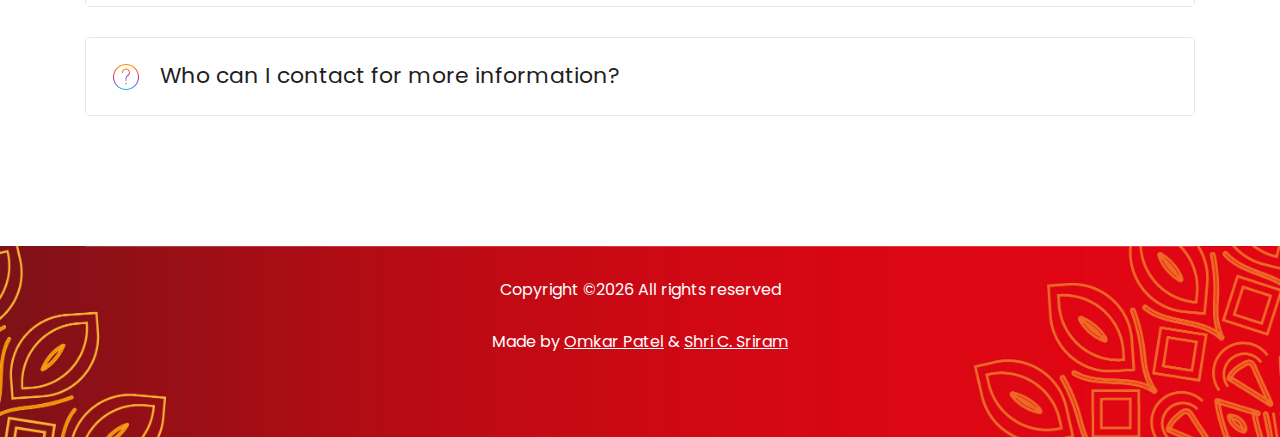
==== commit 3dae35bc: "update - mobile" ====
--- a/index.html
+++ b/index.html
@@ -27,6 +27,7 @@
 </head>
 
 <body>
+    <div class="first_class">
     <header>
         <div class="header-area ">
             <div id="sticky-header" class="main-header-area ">
@@ -65,7 +66,7 @@
     <!-- header-end -->
 
     
-    <div class="slider_area slider_bg_1">
+    <div class="slider_area slider_bg_1 main_page">
         <div class="slider_text">
             <div class="container">
                 <div class="position_relv">
@@ -104,6 +105,7 @@
             </div>
         </div>
     </div>
+</div> <!--first class-->
     <!-- slider_area_end -->
 
     <!-- about_area_start -->
--- a/css/style.css
+++ b/css/style.css
@@ -355,6 +355,16 @@
   margin-bottom: 36px;
 }
 
+@media (min-width: 768px) {
+  .first_class {
+    transform: scale(0.8) translateX(-12.5%);
+    transform-origin: top center;
+    width: 125%;
+  }
+}
+
+
+
 @media (max-width: 767px) {
   /* line 244, C:/Users/SPN Graphics/Desktop/CL September/209/HTML/scss/_reset.scss */
   .seperator {
@@ -965,6 +975,7 @@
   display: block;
   color: #000;
 }
+
 
 /* line 119, C:/Users/SPN Graphics/Desktop/CL September/209/HTML/scss/_header.scss */
 .header-area .main-header-area .main-menu ul li .submenu li a::before {
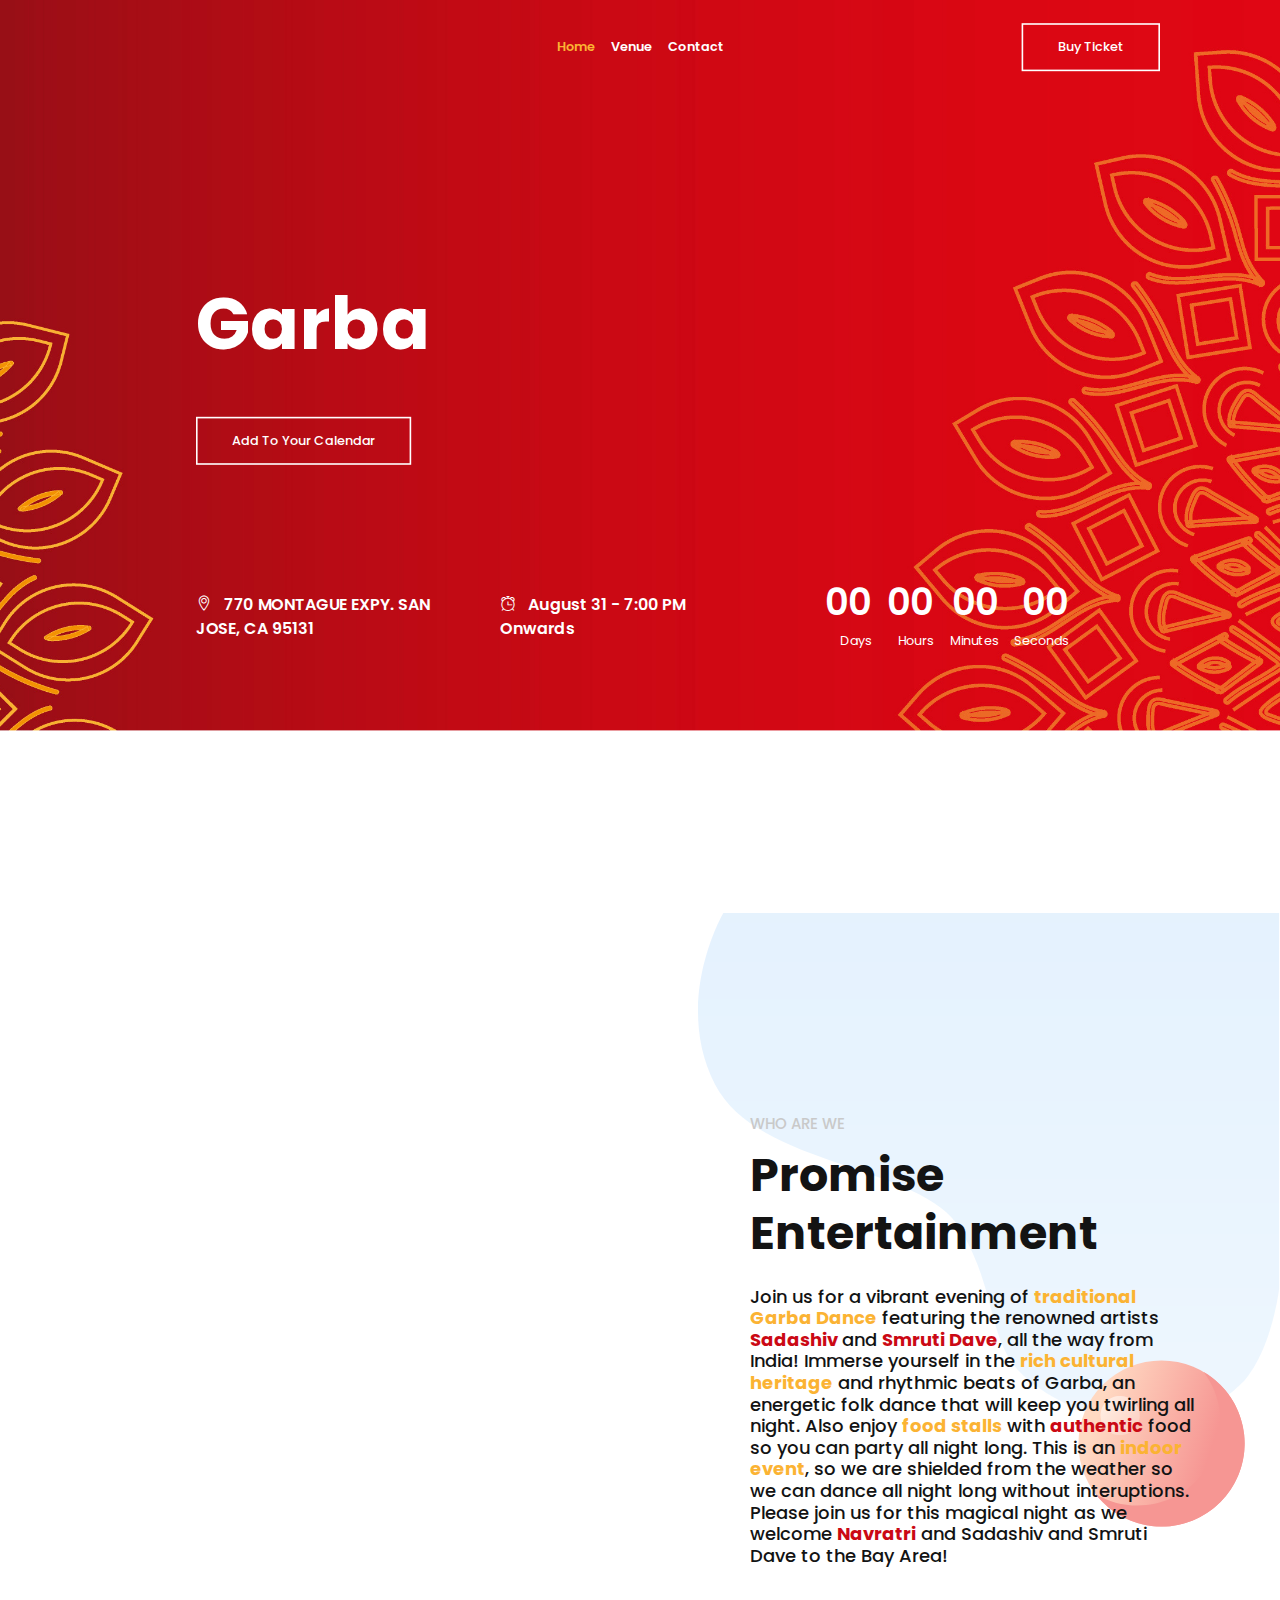
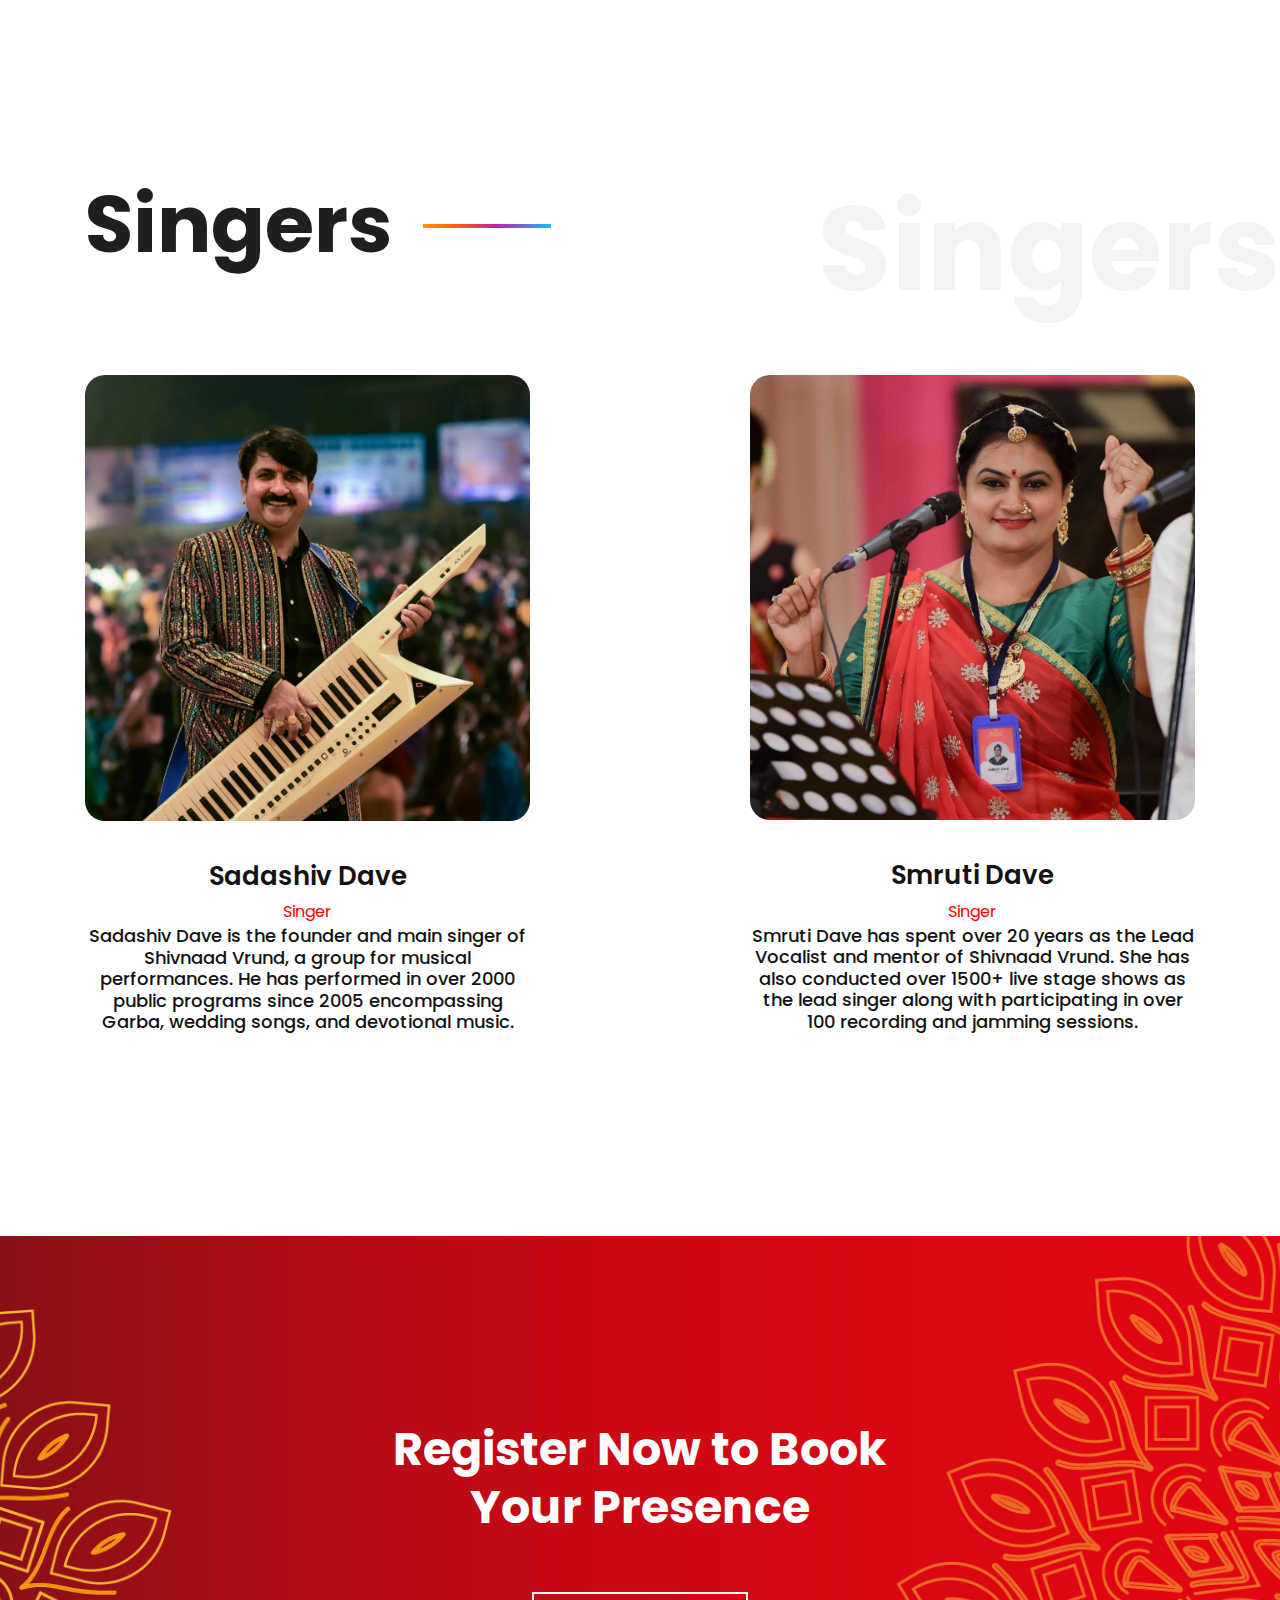
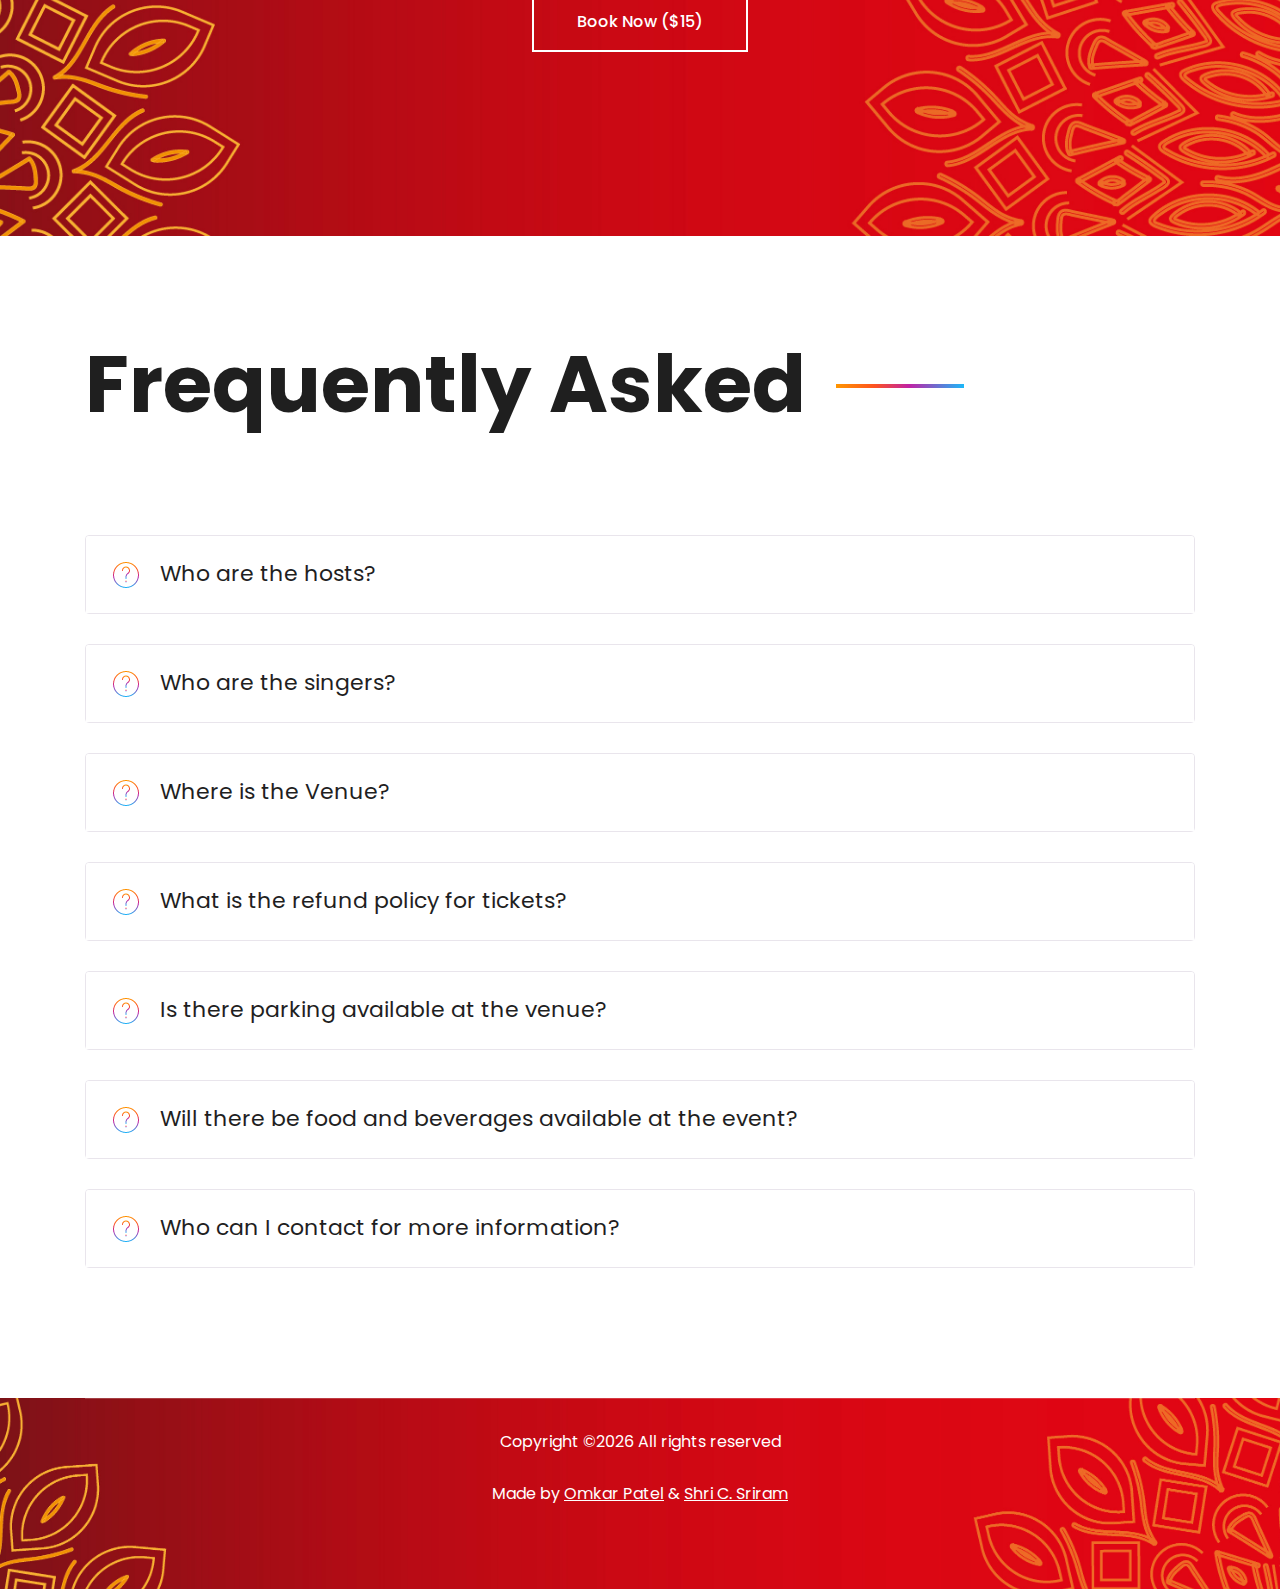
==== commit 555aaa58: "update" ====
--- a/index.html
+++ b/index.html
@@ -52,7 +52,7 @@
                         </div>
                         <div class="col-xl-2 col-lg-2 d-none d-lg-block">
                             <div class="buy_ticket">
-                                <a href="#"class="boxed-btn-white">Buy Ticket</a>
+                                <a href="https://events.sulekha.com/traditional-gujarati-garba-dandiya_event-in_san-jose-ca_377160" target="_blank" class="boxed-btn-white">Buy Ticket</a>
                             </div>
                         </div>
                         <div class="col-12">
@@ -120,14 +120,14 @@
             <div class="row align-items-center">
                 <div class="col-xl-6 col-md-6">
                     <div class="about_thumb">
-                        <img src="img/about/about.png" alt="">
+                        <img src="https://mail.google.com/mail/u/0?ui=2&ik=3611a8a1ff&attid=0.1&permmsgid=msg-a:r-7520324474631530799&th=190f661aa39aa58c&view=fimg&fur=ip&sz=s0-l75-ft&attbid=ANGjdJ_EBxQS43P5m-mQLoii0DoOt92YdskEw-bmq3r28erEpjhf9xBVvOBgIMZA1_6t1CrlspJXqRN8IYNUbh9xbhPvEjNDs2PSXHwIkVKeva4K536rq_ypBoVX19I&disp=emb&realattid=BF6A8DB6-4C3E-45AF-89CF-3160661BAA8C" alt="" style="border-radius:20px;">
                     </div>
                 </div>
                 <div class="col-xl-5 offset-xl-1 col-md-7">
                     <div class="about_info">
                         <div class="section_title">
-                            <span class="sub_heading" style="margin-bottom:10px;">What are we</span>
-                            <h3 style="font-weight:bold;">Garba 2024</h3>
+                            <span class="sub_heading" style="margin-bottom:10px;">Who are we</span>
+                            <h3 style="font-weight:bold;">Promise Entertainment</h3>
                             <br>
                         </div>
                         <h4 style="margin-bottom:10px;">Join us for a vibrant evening of <span style="font-weight:bold; color:#fbb333;">traditional Garba Dance</span> featuring the renowned artists <span style="font-weight:bold; color:#cb0914;">Sadashiv </span> and <span style="font-weight:bold; color:#cb0914;"> Smruti Dave</span>, all the way from India! Immerse yourself in the <span style="font-weight:bold; color:#fbb333;">rich cultural heritage</span> and rhythmic beats of Garba, an energetic folk dance that will keep you twirling all night. Also enjoy <span style="font-weight:bold; color:#fbb333;">food stalls</span> with <span style="font-weight:bold; color:#cb0914;">authentic</span> food so you can party all night long. This is an <span style="font-weight:bold; color:#fbb333;">indoor event</span>, so we are shielded from the weather so we can dance all night long without interuptions. Please join us for this magical night as we welcome <span style="font-weight:bold; color:#cb0914;">Navratri</span> and Sadashiv and Smruti Dave to the Bay Area!</h4>
@@ -170,7 +170,7 @@
                         <div class="speaker_name text-center">
                             <h3>Sadashiv Dave</h3>
                             <p>Singer</p>
-                            <h4>Lorem ipsum dolor sit amet consectetur adipisicing elit. Sapiente voluptatum natus ipsa eum numquam sit aliquam necessitatibus temporibus! Temporibus eum ea perspiciatis atque aliquid fugiat veniam delectus explicabo placeat enim?</h4>
+                            <h4>Sadashiv Dave is the founder and main singer of Shivnaad Vrund, a group for musical performances. He has performed in over 2000 public programs since 2005 encompassing Garba, wedding songs, and devotional music. </h4>
                         </div>
                     </div>
                     
@@ -189,7 +189,7 @@
                         <div class="speaker_name text-center">
                             <h3>Smruti Dave</h3>
                             <p>Singer</p>
-                            <h4>Lorem ipsum dolor sit amet consectetur, adipisicing elit. Reiciendis veritatis qui molestiae aliquid voluptatum, hic voluptatibus iusto asperiores doloribus vel dignissimos consequatur a temporibus autem perferendis, sequi quis id quo.</h4>
+                            <h4>Smruti Dave has spent over 20 years as the Lead Vocalist and mentor of Shivnaad Vrund. She has also conducted over 1500+ live stage shows as the lead singer along with participating in over 100 recording and jamming sessions.</h4>
                         </div>
                     </div>
                     
@@ -208,7 +208,7 @@
                     <div class="resister_text text-center">
                         <h3>Register Now to Book <br>
                             Your Presence</h3>
-                        <a href="#" class="boxed-btn-white" >Book Now ($15) </a>
+                        <a href="https://events.sulekha.com/traditional-gujarati-garba-dandiya_event-in_san-jose-ca_377160" target="_blank"class="boxed-btn-white" >Book Now ($15) </a>
                     </div>
                 </div>
             </div>
@@ -217,7 +217,7 @@
     <!-- resister_book_end -->
 
     <!-- brand_area_start -->
-    <div class="brand_area">
+    <!-- <div class="brand_area">
         <div class="container">
             <div class="row">
                 <div class="col-xl-12">
@@ -244,7 +244,7 @@
                 </div>
             </div>
         </div>
-    </div>
+    </div> -->
     <!-- brand_area_end -->
 
     <!-- faq_area_Start -->
@@ -275,7 +275,7 @@
                             <div id="collapseOne" class="collapse" aria-labelledby="headingOne" data-parent="#accordion"
                                 style="">
                                 <div class="card-body">
-                                    Lorem ipsum dolor sit amet consectetur, adipisicing elit. Magnam similique sit, rem iusto mollitia inventore eos aperiam repellat sed nulla aspernatur dolorum perferendis ipsa nemo doloremque cum debitis atque velit.
+                                    Promise Entertainment is hosting this event.
                                 </div>
                             </div>
                         </div>
@@ -293,7 +293,7 @@
                             <div id="collapseTwo" class="collapse" aria-labelledby="headingTwo" data-parent="#accordion"
                                 style="">
                                 <div class="card-body">
-                                    Lorem ipsum dolor sit amet consectetur adipisicing elit. Saepe ipsam adipisci iste modi commodi est quia voluptas error quasi quod. Enim, quam est inventore eos itaque adipisci dicta porro veniam.
+                                    The singers are Sadashiv and Smruti Dave.
                                 </div>
                             </div>
                         </div>
@@ -315,9 +315,9 @@
                                 <div class="card-body">
                                     770 MONTAGUE EXPY. SAN JOSE, CA 95131
                                     <div class="container">
-                <div class="mb-5 pb-4">
-                    <iframe src="https://www.google.com/maps/embed?pb=!1m18!1m12!1m3!1d3169.7351259167867!2d-121.91729572466836!3d37.39609583388402!2m3!1f0!2f0!3f0!3m2!1i1024!2i768!4f13.1!3m3!1m2!1s0x808fc95a42ce35fb%3A0x4ca52850717ca60f!2s770%20Montague%20Expy%2C%20San%20Jose%2C%20CA%2095131!5e0!3m2!1sen!2sus!4v1721417966293!5m2!1sen!2sus" width="100%" height="500" style="border:0; border-radius:20px;" allowfullscreen="" loading="lazy" referrerpolicy="no-referrer-when-downgrade"></iframe>
-                </div>
+                                <div class="mb-5 pb-4">
+                                    <iframe src="https://www.google.com/maps/embed?pb=!1m18!1m12!1m3!1d3169.7351259167867!2d-121.91729572466836!3d37.39609583388402!2m3!1f0!2f0!3f0!3m2!1i1024!2i768!4f13.1!3m3!1m2!1s0x808fc95a42ce35fb%3A0x4ca52850717ca60f!2s770%20Montague%20Expy%2C%20San%20Jose%2C%20CA%2095131!5e0!3m2!1sen!2sus!4v1721417966293!5m2!1sen!2sus" width="100%" height="500" style="border:0; border-radius:20px;" allowfullscreen="" loading="lazy" referrerpolicy="no-referrer-when-downgrade"></iframe>
+                                </div>
             </div>
                                 </div>
                             </div>
@@ -336,7 +336,7 @@
                             <div id="collapseFour" class="collapse" aria-labelledby="headingFour" data-parent="#accordion"
                                 style="">
                                 <div class="card-body">
-                                    Lorem ipsum dolor sit amet consectetur adipisicing elit. Saepe ipsam adipisci iste modi commodi est quia voluptas error quasi quod. Enim, quam est inventore eos itaque adipisci dicta porro veniam.
+                                    All purchases are final, there are no refunds.
                                 </div>
                             </div>
                         </div>
@@ -353,7 +353,7 @@
                             <div id="collapseFive" class="collapse" aria-labelledby="headingFive" data-parent="#accordion"
                                 style="">
                                 <div class="card-body">
-                                    Lorem ipsum dolor sit amet consectetur adipisicing elit. Saepe ipsam adipisci iste modi commodi est quia voluptas error quasi quod. Enim, quam est inventore eos itaque adipisci dicta porro veniam.
+                                    Parking will be available at the venue for free.
                                 </div>
                             </div>
                         </div>
@@ -370,7 +370,7 @@
                             <div id="collapseSix" class="collapse" aria-labelledby="headingSix" data-parent="#accordion"
                                 style="">
                                 <div class="card-body">
-                                    Lorem ipsum dolor sit amet consectetur adipisicing elit. Saepe ipsam adipisci iste modi commodi est quia voluptas error quasi quod. Enim, quam est inventore eos itaque adipisci dicta porro veniam.
+                                    Yes, there will be food and beverages available for purchase at the event.
                                 </div>
                             </div>
                         </div>
@@ -387,7 +387,7 @@
                             <div id="collapseSeven" class="collapse" aria-labelledby="headingSeven" data-parent="#accordion"
                                 style="">
                                 <div class="card-body">
-                                    Lorem ipsum dolor sit amet consectetur adipisicing elit. Saepe ipsam adipisci iste modi commodi est quia voluptas error quasi quod. Enim, quam est inventore eos itaque adipisci dicta porro veniam.
+                                    You can contact Bhakti Patel at 408-507-9912.
                                 </div>
                             </div>
                         </div>
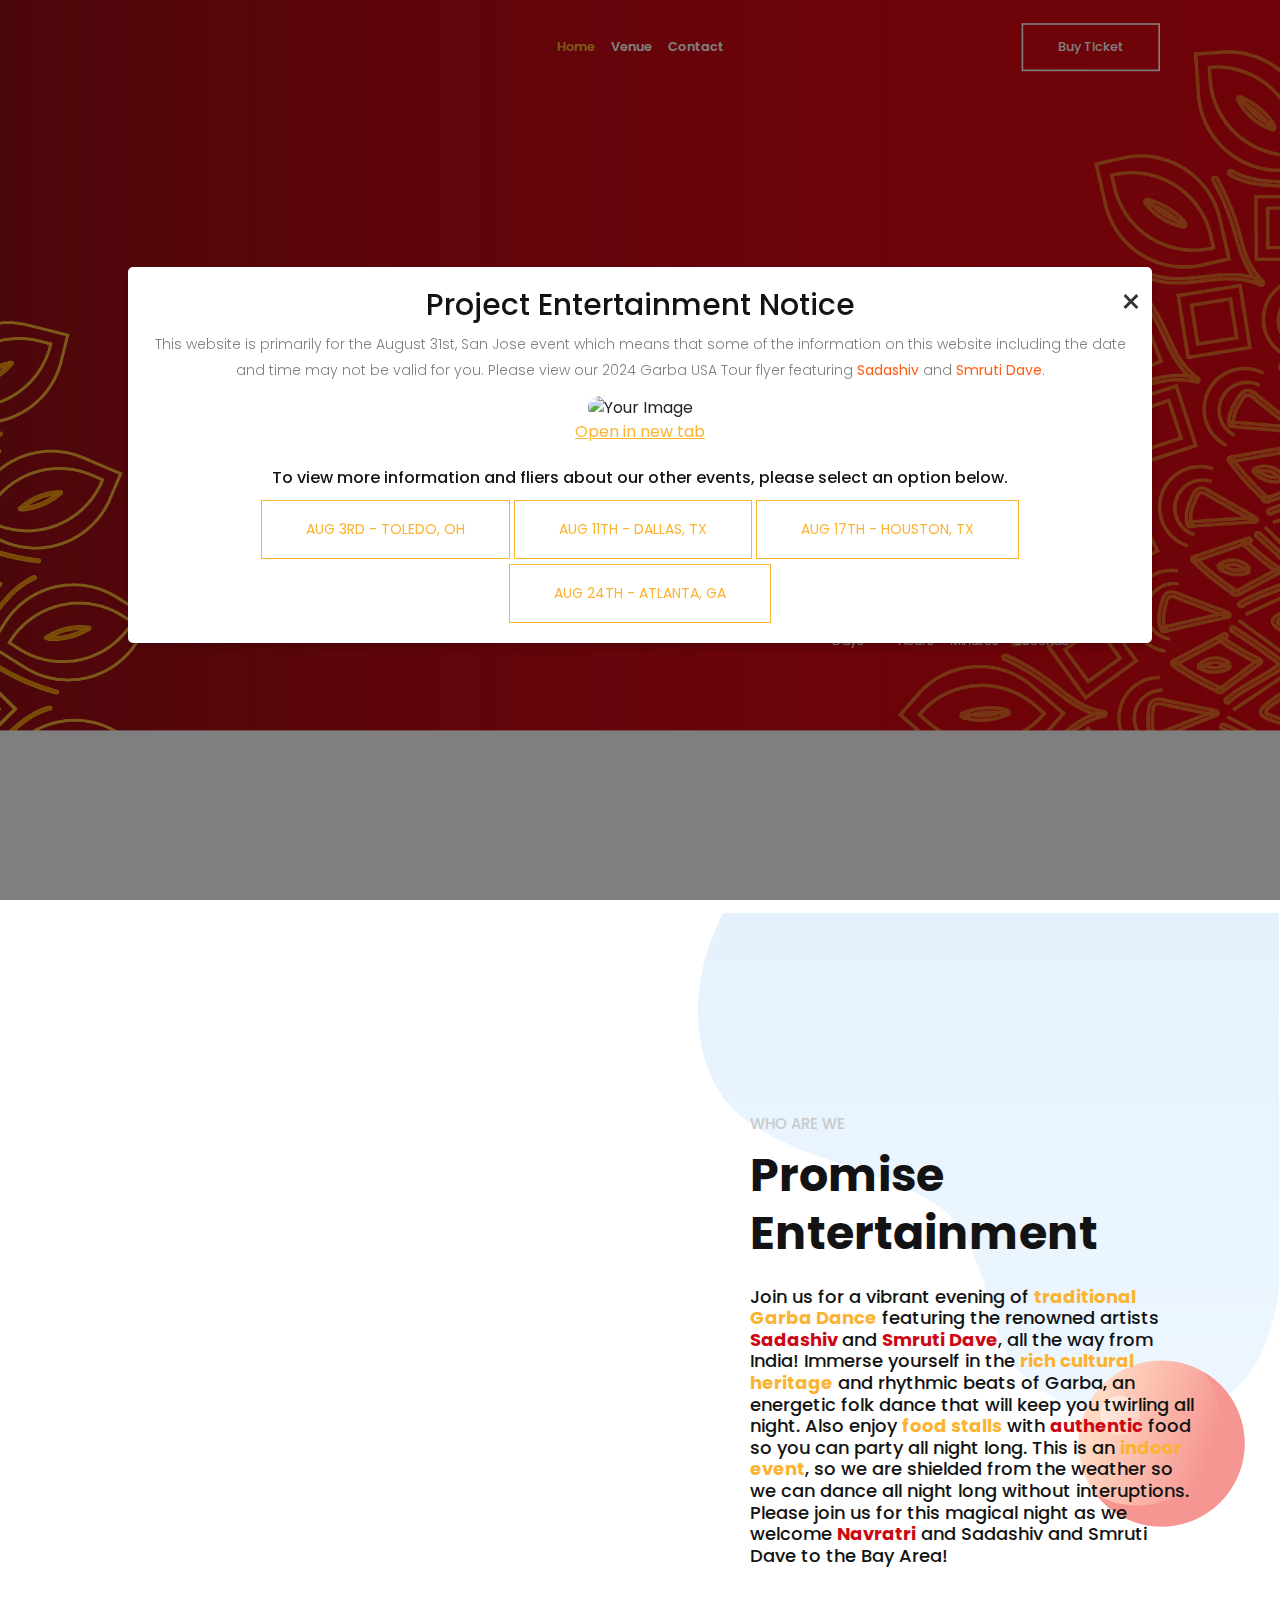
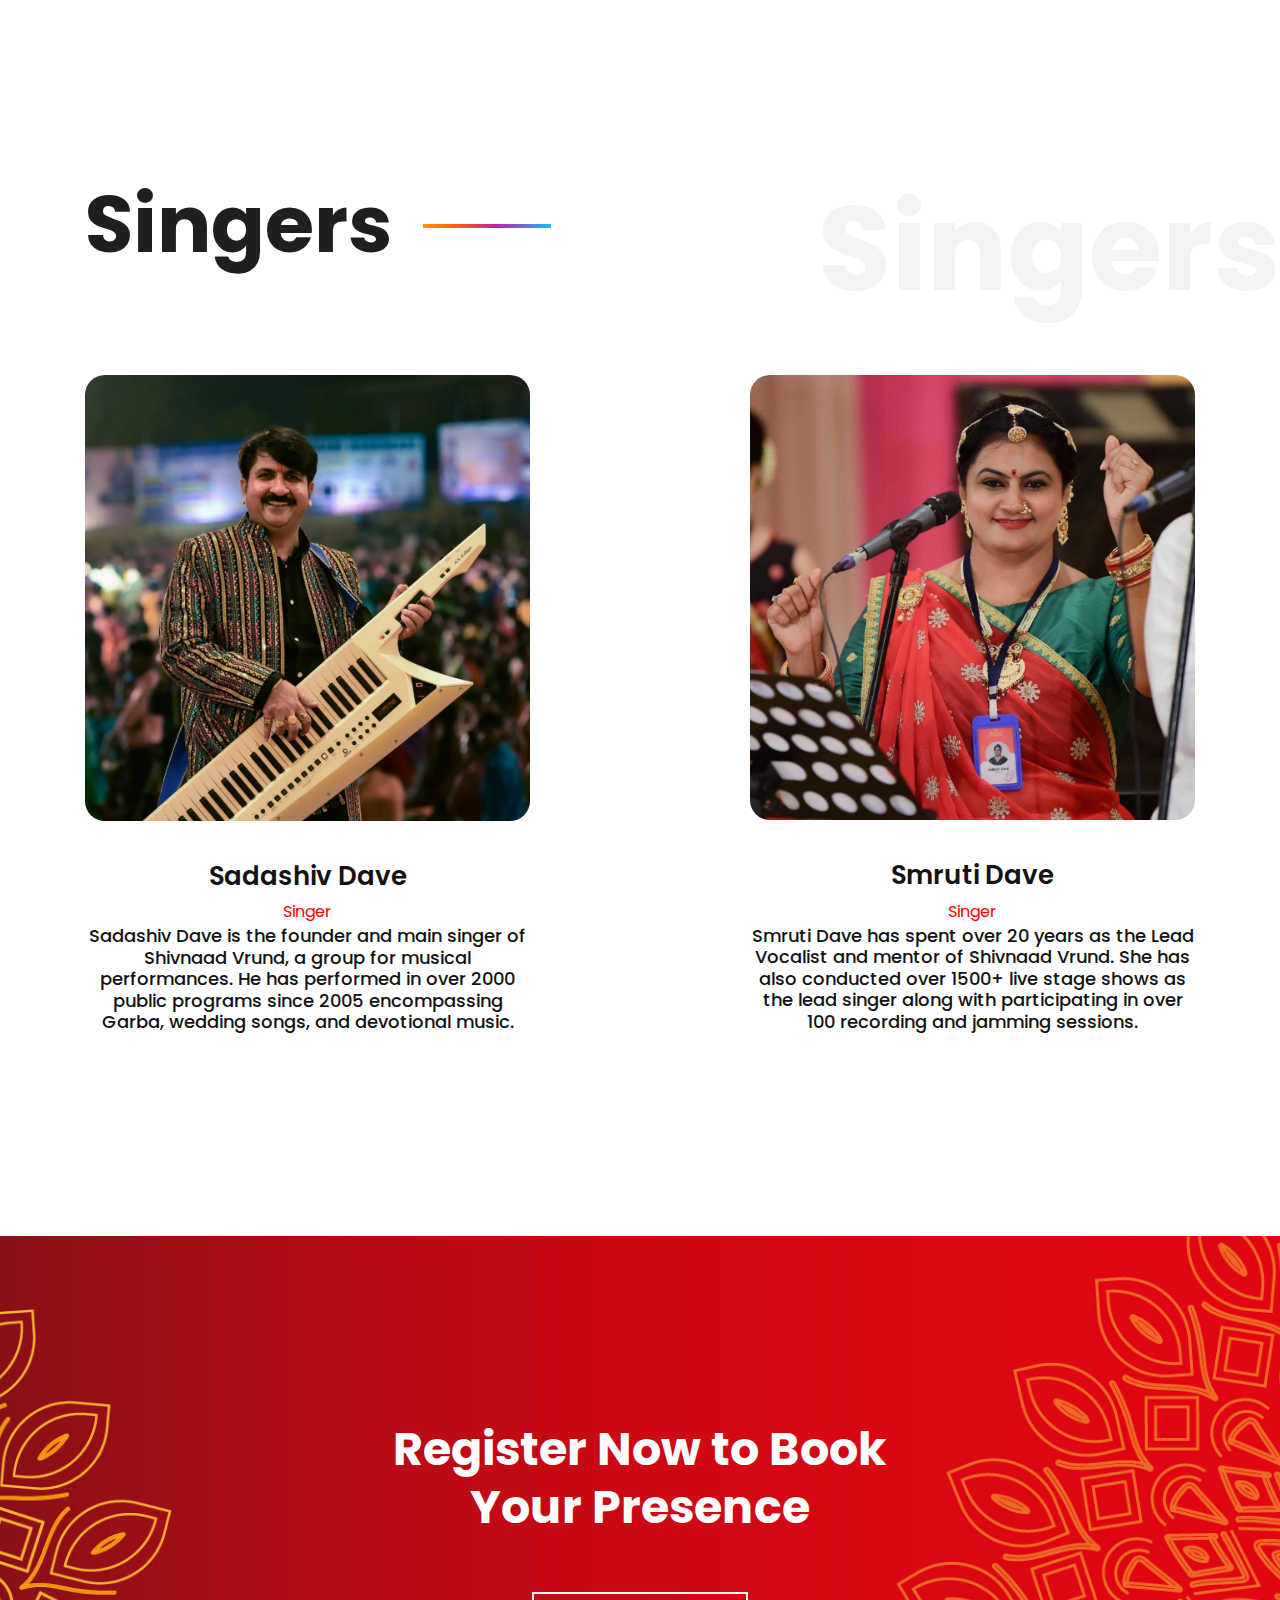
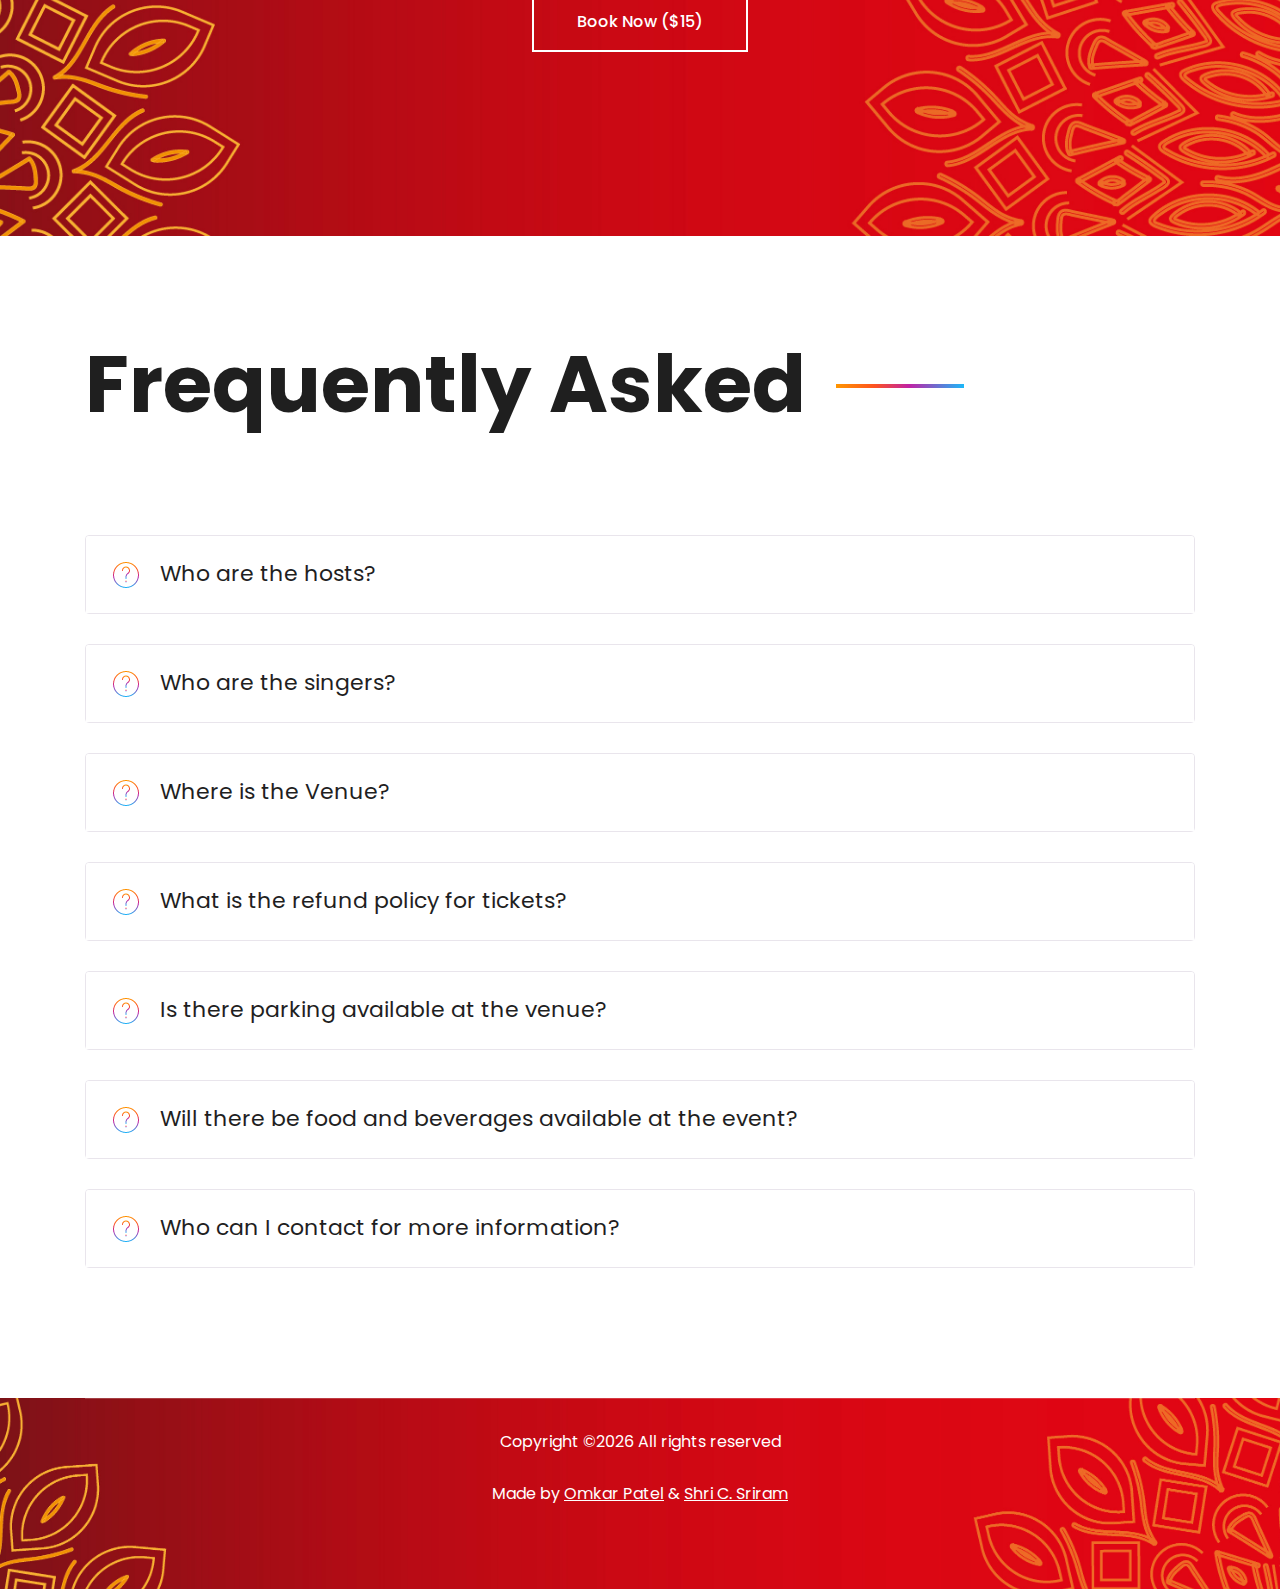
==== commit 29495dee: "update" ====
--- a/index.html
+++ b/index.html
@@ -27,6 +27,24 @@
 </head>
 
 <body>
+
+    <div id="popup" class="popup" >
+        <div class="popup-content" style="margin-top:10px;">
+            <span class="close-btn" id="close-btn">&times;</span>
+            <h2>Project Entertainment Notice</h2>
+            <p>This website is primarily for the August 31st, San Jose event which means that some of the information on this website including the date and time may not be valid for you. Please view our 2024 Garba USA Tour flyer featuring <b>Sadashiv</b> and <b>Smruti Dave</b>. </p>
+            <img src="https://mail.google.com/mail/u/0?ui=2&ik=3611a8a1ff&attid=0.1&permmsgid=msg-a:r8900554295310935016&th=190fc35d04273666&view=fimg&fur=ip&sz=s0-l75-ft&attbid=ANGjdJ9kB7kDN7gcp2aWWwliUq7IxB4WeoC67K4SUfB9_L6ctmMOXXBxbHcU5yv29LZh6ibUbGRpRJ2EDs9RLE3D0VUTn3o6Y8h_4KZIPqSapy4eOxMiV0c-rl1W0j8&disp=emb&realattid=190fc35c16cb34471991" alt="Your Image" class="responsive-image">
+                <br>
+                <a href="https://mail.google.com/mail/u/0?ui=2&ik=3611a8a1ff&attid=0.1&permmsgid=msg-a:r8900554295310935016&th=190fc35d04273666&view=fimg&fur=ip&sz=s0-l75-ft&attbid=ANGjdJ9kB7kDN7gcp2aWWwliUq7IxB4WeoC67K4SUfB9_L6ctmMOXXBxbHcU5yv29LZh6ibUbGRpRJ2EDs9RLE3D0VUTn3o6Y8h_4KZIPqSapy4eOxMiV0c-rl1W0j8&disp=emb&realattid=190fc35c16cb34471991" target="_blank" style="color:#fbb333; text-decoration: underline;">Open in new tab</a>
+                <br></br><h5>To view more information and fliers about our other events, please select an option below.</h5>
+                <a href="https://mail.google.com/mail/u/0?ui=2&ik=3611a8a1ff&attid=0.1&permmsgid=msg-a:r107855497861440540&th=190fc7afa6121252&view=fimg&fur=ip&sz=s0-l75-ft&attbid=ANGjdJ9QXhA71oAHUvdDewtt1NMdru15egRjk9IlHAfd_toPMKcOvZfOvQmmO0Z0UQZEWWAkVHw-FH0HsEpQ1qmzc1rBFMuRdCzMdZ_zkt0hlNhnspaS5DXHMdk09vc&disp=emb&realattid=190fc7ab138754c5a51" target="_blank" class="boxed-btn"style="margin-top:5px;">Aug 3rd - Toledo, OH</a>
+                <a href="https://mail.google.com/mail/u/0?ui=2&ik=3611a8a1ff&attid=0.5&permmsgid=msg-a:r107855497861440540&th=190fc7afa6121252&view=fimg&fur=ip&sz=s0-l75-ft&attbid=ANGjdJ-QPI0pGbeRBEmLBF-Sf8-w9VAKmuuWvPHSx8VpwusspYUYOrtFzUWUQxqXPeywH0TA3IV2JN12f07oIeSV6FFfTtR7lbz5IULLEw40xhNxmgPMQAr9iiioIns&disp=emb&realattid=190fc7ac85ffb47bda33" target="_blank" class="boxed-btn"style="margin-top:5px;">Aug 11th - Dallas, TX</a>
+                <a href="https://mail.google.com/mail/u/0?ui=2&ik=3611a8a1ff&attid=0.2&permmsgid=msg-a:r107855497861440540&th=190fc7afa6121252&view=fimg&fur=ip&sz=s0-l75-ft&attbid=ANGjdJ_udXOO_oMM5Nyayl7soxVOCC_irB1EGTC48poceTR3W4BMZtbHYBPP_A-Hcn5Cr64Qx59yTlbeSX7wvbB_IZQDzVJXOaxggZ1O0a_kiIN96D6PqazBX-abgag&disp=emb&realattid=190fc7ab96514e41a42" target="_blank" class="boxed-btn"style="margin-top:5px;">Aug 17th - Houston, TX</a>
+                <a href="https://mail.google.com/mail/u/0?ui=2&ik=3611a8a1ff&attid=0.4&permmsgid=msg-a:r107855497861440540&th=190fc7afa6121252&view=fimg&fur=ip&sz=s0-l75-ft&attbid=ANGjdJ-la_qQyTJU_12YIpwdmj8lXfTYcJ9F8L36cezb5uGf5aRXeeFwRTEROsjuOx9SQgxegwPERRtCcDT97ooFCIzNpt_QJ0CVfdVzlJzDEeIHC0Ys0bSKI3FndIg&disp=emb&realattid=190fc7ad385f54139a24" target="_blank" class="boxed-btn"style="margin-top:5px;">Aug 24th - Atlanta, GA</a>
+
+        </div>
+    </div>
+
     <div class="first_class">
     <header>
         <div class="header-area ">
@@ -74,8 +92,8 @@
                     <div class="row">
                         <div class="col-xl-8">
                             <div class="title_text title_text2 ">
-                                <h3>Garba</h3>
-                                <a href="https://calendar.app.google/GSjahWTAPjW4YfsB6" target="_blank" rel="noreferrer noopener" class="boxed-btn-white">Add to your Calendar</a>
+                                <h4>Project Entertainment</h4>
+                                <a href="https://calendar.app.google/3L2q4NeiN5F8CAnV6" target="_blank" rel="noreferrer noopener" class="boxed-btn-white">Add to your Calendar</a>
                             </div>
                         </div>
                     </div>
@@ -387,7 +405,7 @@
                             <div id="collapseSeven" class="collapse" aria-labelledby="headingSeven" data-parent="#accordion"
                                 style="">
                                 <div class="card-body">
-                                    You can contact Bhakti Patel at 408-507-9912.
+                                    You can contact Bhakti at 408-507-9912 or Vibhuti at 440-525-4623.
                                 </div>
                             </div>
                         </div>
--- a/css/style.css
+++ b/css/style.css
@@ -12,6 +12,74 @@
   -ms-flex-pack: start;
   justify-content: start;
 }
+
+body {
+  font-family: Arial, sans-serif;
+  margin: 0;
+  padding: 0;
+  box-sizing: border-box;
+}
+
+.popup {
+  display: none; /* Hidden by default */
+  position: fixed;
+  top: 0;
+  left: 0;
+  width: 100%;
+  height: 100%;
+  background-color: rgba(0, 0, 0, 0.5);
+  justify-content: center;
+  align-items: center;
+  z-index: 1000; /* Ensures the popup is on top of other content */
+}
+.responsive-image {
+  border-radius: 20px;
+  width: 100%; /* Default to full width */
+  height: auto;
+}
+
+/* Smaller screens */
+@media (max-width: 767px) {
+  .responsive-image {
+      width: 100%; /* Increase size for smaller devices */
+  }
+}
+
+/* Medium screens */
+@media (min-width: 768px) and (max-width: 1024px) {
+  .responsive-image {
+      width: 80%; /* Adjust size for medium devices */
+  }
+}
+
+/* Larger screens */
+@media (min-width: 1025px) {
+  .responsive-image {
+      width: 50%; /* Decrease size for larger devices */
+  }
+}
+.popup-content {
+  background-color: #fff;
+  padding: 20px;
+  border-radius: 5px;
+  text-align: center;
+  position: relative;
+  max-width: 80%; /* Ensures the content fits on smaller screens */
+  box-shadow: 0 4px 8px rgba(0, 0, 0, 0.2);
+  margin-top: 50px;
+  overflow-y: auto;
+  max-height: 90%;
+}
+
+.close-btn {
+  position: absolute;
+  top: 10px;
+  right: 10px;
+  font-size: 34px;
+  cursor: pointer;
+  color: #333;
+}
+
 
 /* line 12, C:/Users/SPN Graphics/Desktop/CL September/209/HTML/scss/_extend.scss */
 .speakers_area .single_speaker .speaker_thumb .hover_overlay .social_icon a:hover {
@@ -816,6 +884,7 @@
 /* line 6, C:/Users/SPN Graphics/Desktop/CL September/209/HTML/scss/_header.scss */
 .header-area .main-header-area {
   padding: 0 150px;
+  height: 45px;
 }
 
 @media (max-width: 767px) {
@@ -1239,8 +1308,8 @@
 }
 
 /* line 97, C:/Users/SPN Graphics/Desktop/CL September/209/HTML/scss/_slider.scss */
-.slider_area .title_text h3 {
-  font-size: 90px;
+.slider_area .title_text h4 {
+  font-size: 60px;
   font-weight: 700;
   text-transform: capitalize;
   line-height: 100px;
@@ -1250,7 +1319,7 @@
 
 @media (max-width: 767px) {
   /* line 97, C:/Users/SPN Graphics/Desktop/CL September/209/HTML/scss/_slider.scss */
-  .slider_area .title_text h3 {
+  .slider_area .title_text h4 {
     font-size: 36px;
     line-height: 43px;
     margin-bottom: 30px;
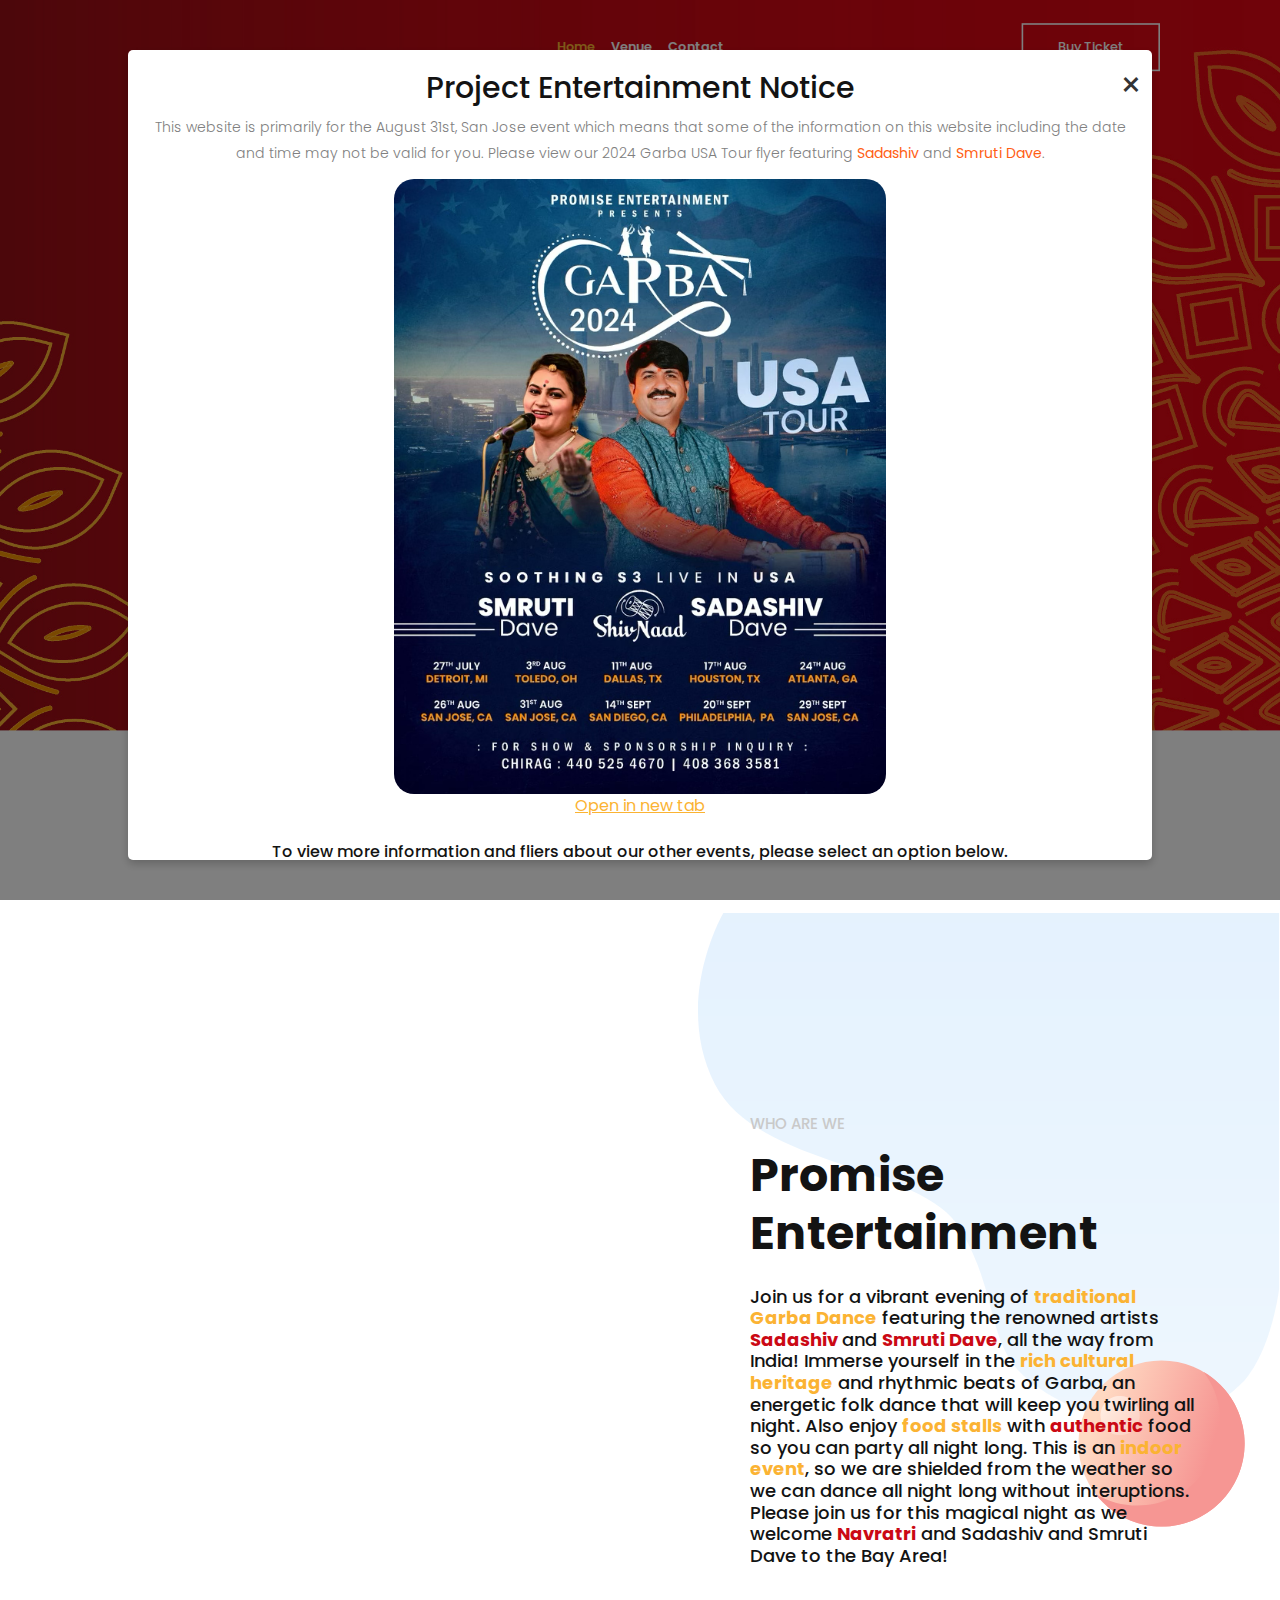
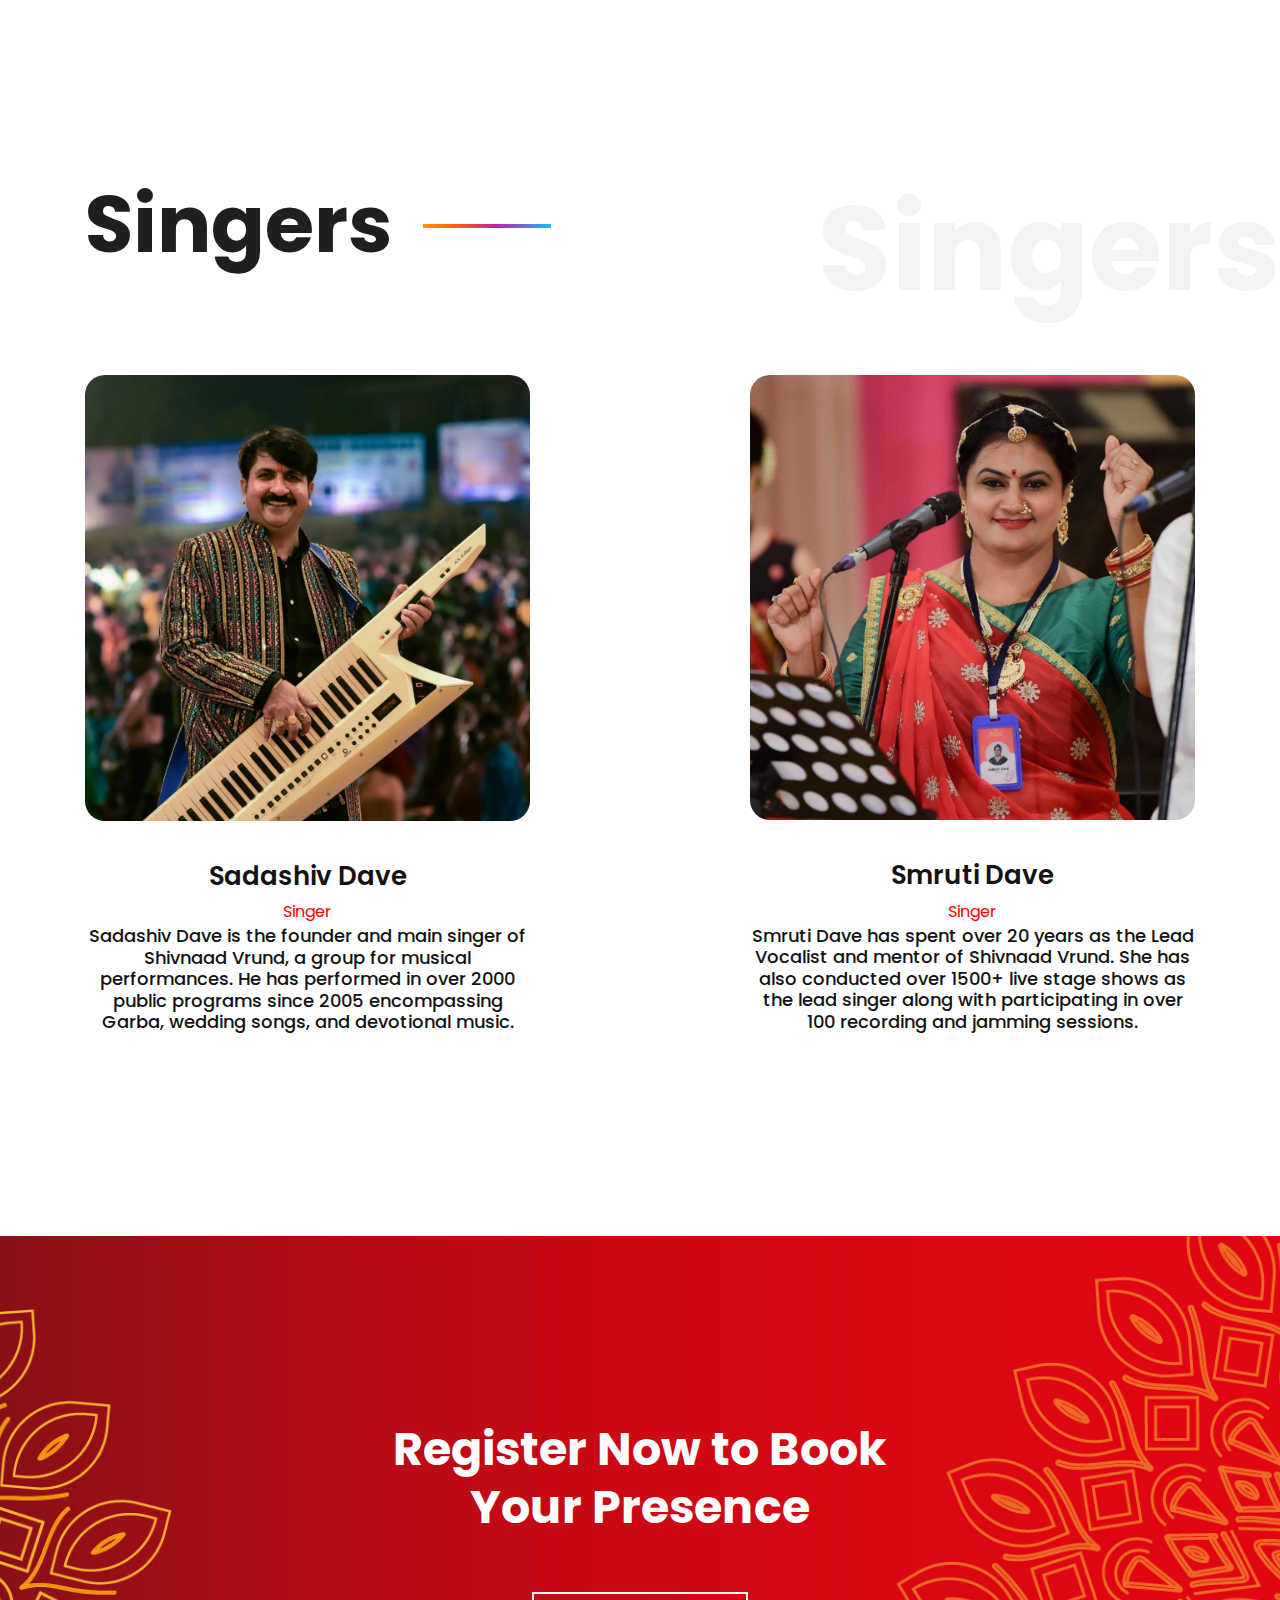
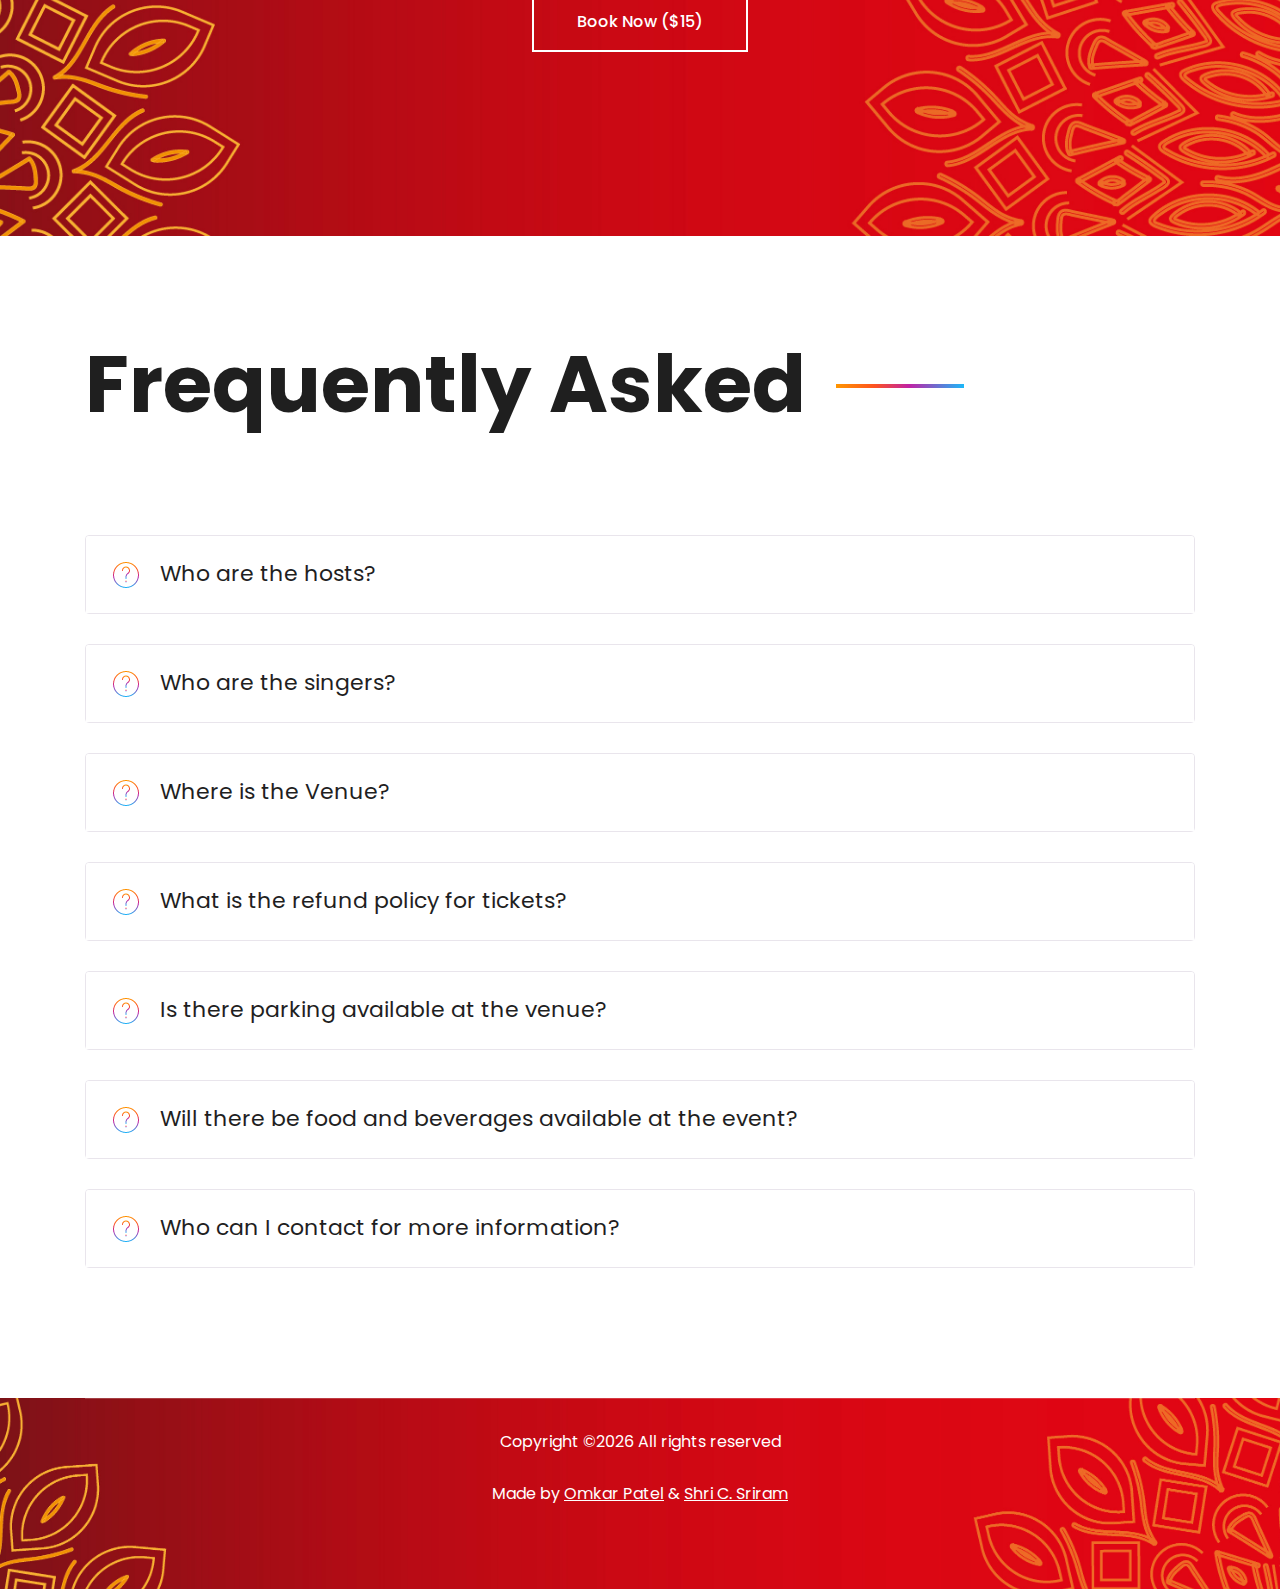
==== commit 3acebb3d: "update to banner" ====
--- a/index.html
+++ b/index.html
@@ -33,7 +33,7 @@
             <span class="close-btn" id="close-btn">&times;</span>
             <h2>Project Entertainment Notice</h2>
             <p>This website is primarily for the August 31st, San Jose event which means that some of the information on this website including the date and time may not be valid for you. Please view our 2024 Garba USA Tour flyer featuring <b>Sadashiv</b> and <b>Smruti Dave</b>. </p>
-            <img src="https://mail.google.com/mail/u/0?ui=2&ik=3611a8a1ff&attid=0.1&permmsgid=msg-a:r8900554295310935016&th=190fc35d04273666&view=fimg&fur=ip&sz=s0-l75-ft&attbid=ANGjdJ9kB7kDN7gcp2aWWwliUq7IxB4WeoC67K4SUfB9_L6ctmMOXXBxbHcU5yv29LZh6ibUbGRpRJ2EDs9RLE3D0VUTn3o6Y8h_4KZIPqSapy4eOxMiV0c-rl1W0j8&disp=emb&realattid=190fc35c16cb34471991" alt="Your Image" class="responsive-image">
+            <img src="img/banner.png" alt="Your Image" class="responsive-image">
                 <br>
                 <a href="https://mail.google.com/mail/u/0?ui=2&ik=3611a8a1ff&attid=0.1&permmsgid=msg-a:r8900554295310935016&th=190fc35d04273666&view=fimg&fur=ip&sz=s0-l75-ft&attbid=ANGjdJ9kB7kDN7gcp2aWWwliUq7IxB4WeoC67K4SUfB9_L6ctmMOXXBxbHcU5yv29LZh6ibUbGRpRJ2EDs9RLE3D0VUTn3o6Y8h_4KZIPqSapy4eOxMiV0c-rl1W0j8&disp=emb&realattid=190fc35c16cb34471991" target="_blank" style="color:#fbb333; text-decoration: underline;">Open in new tab</a>
                 <br></br><h5>To view more information and fliers about our other events, please select an option below.</h5>
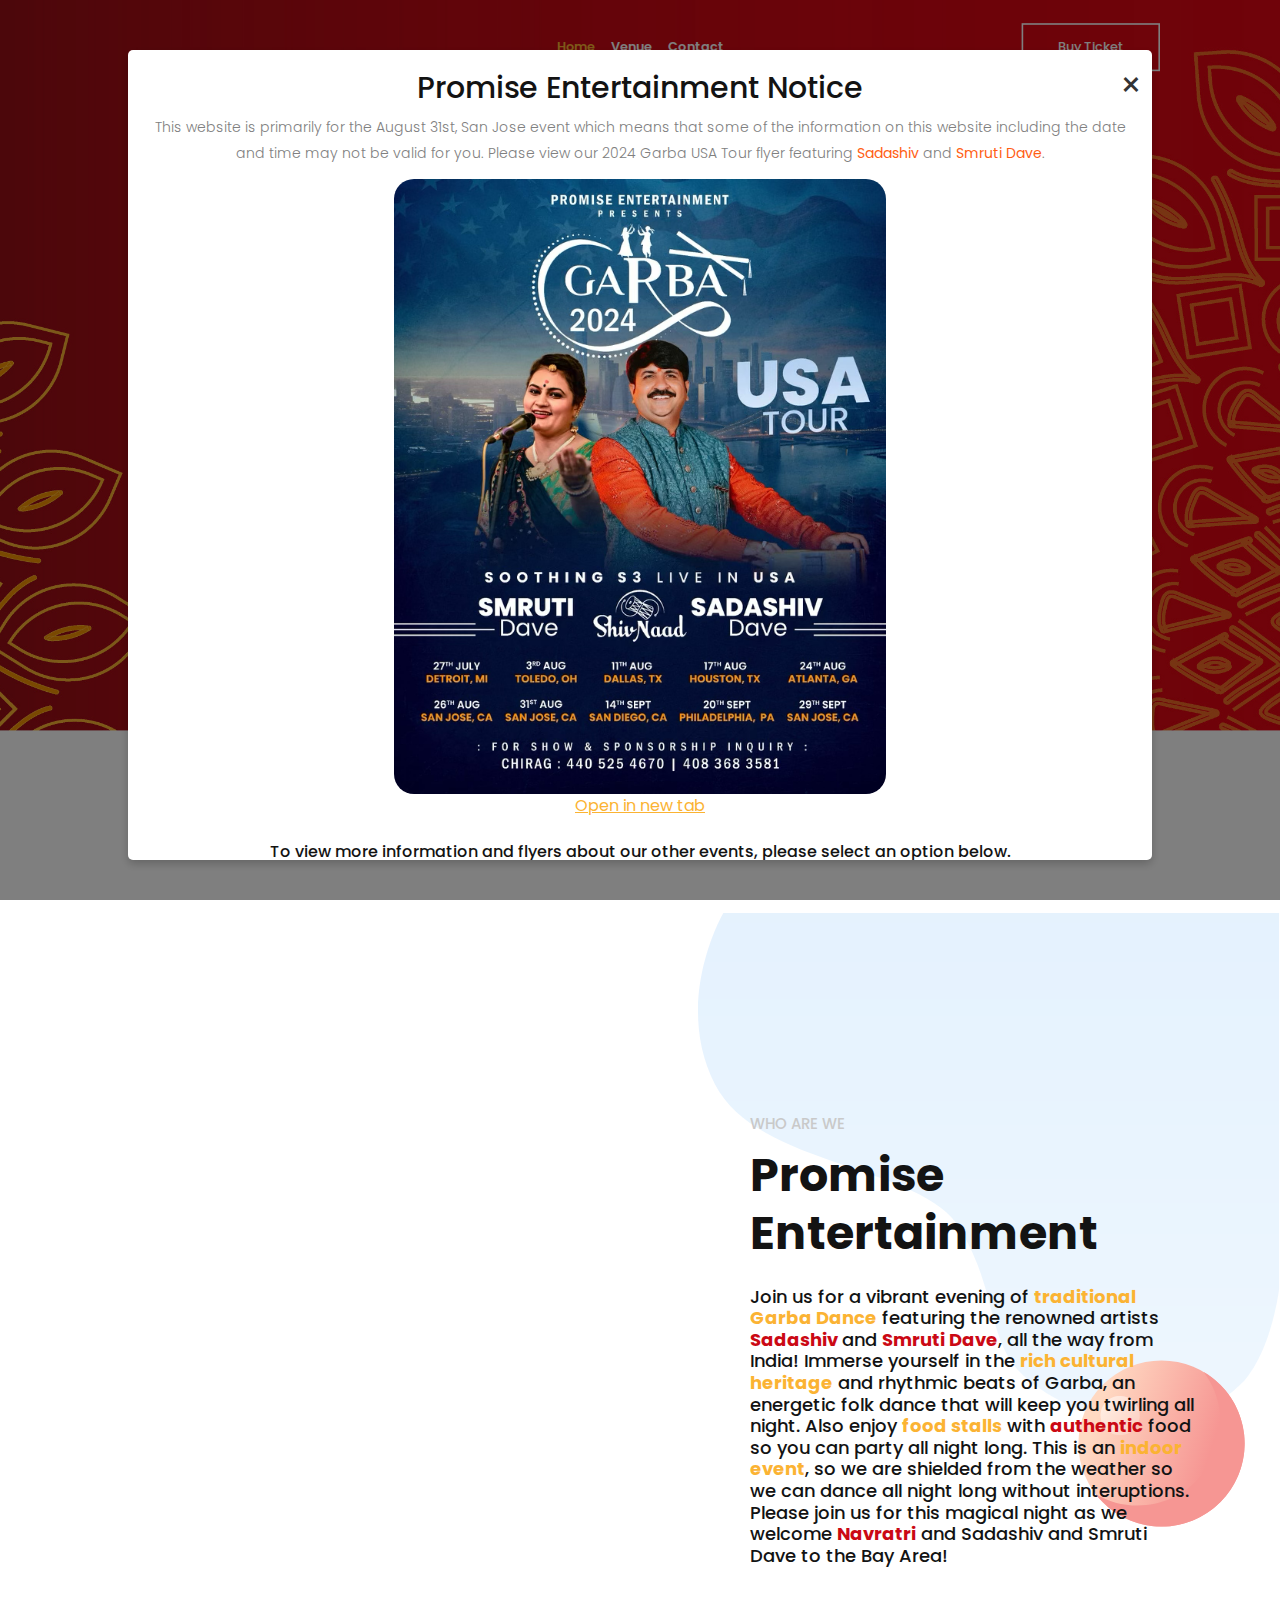
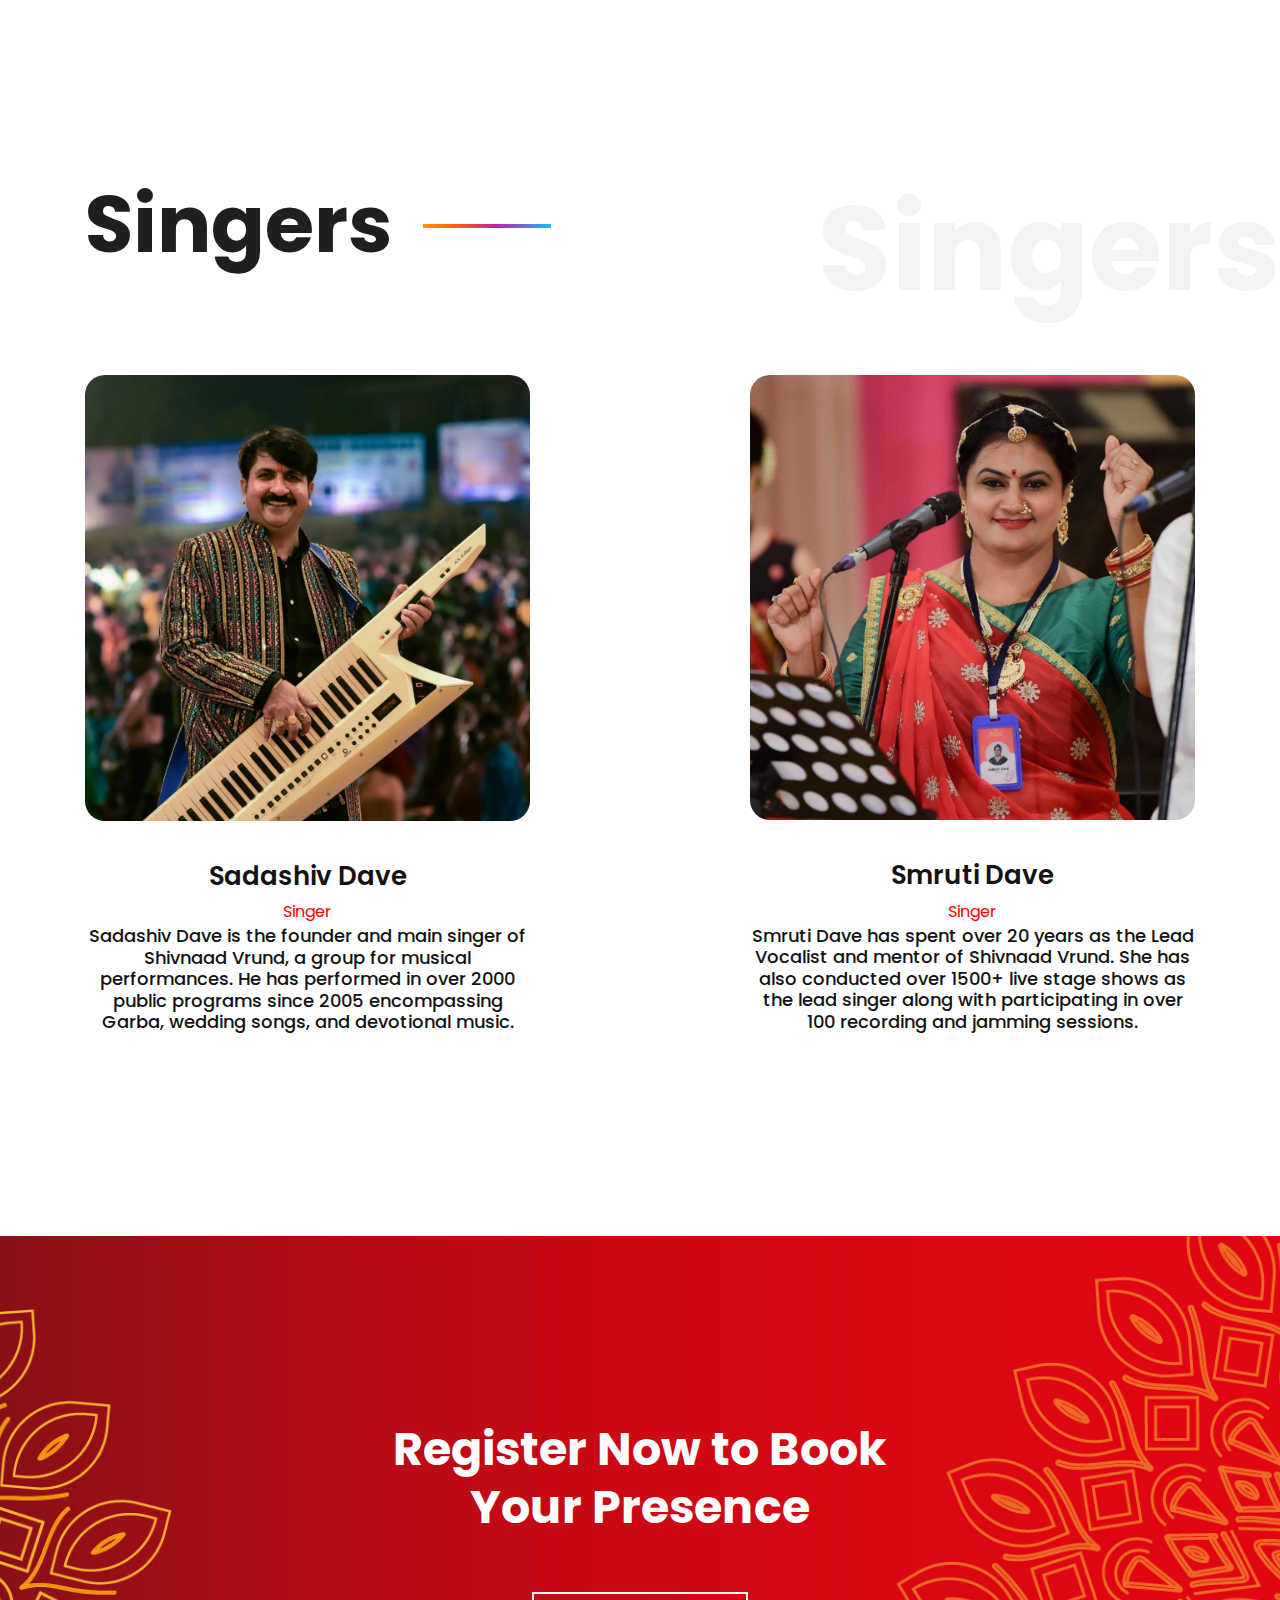
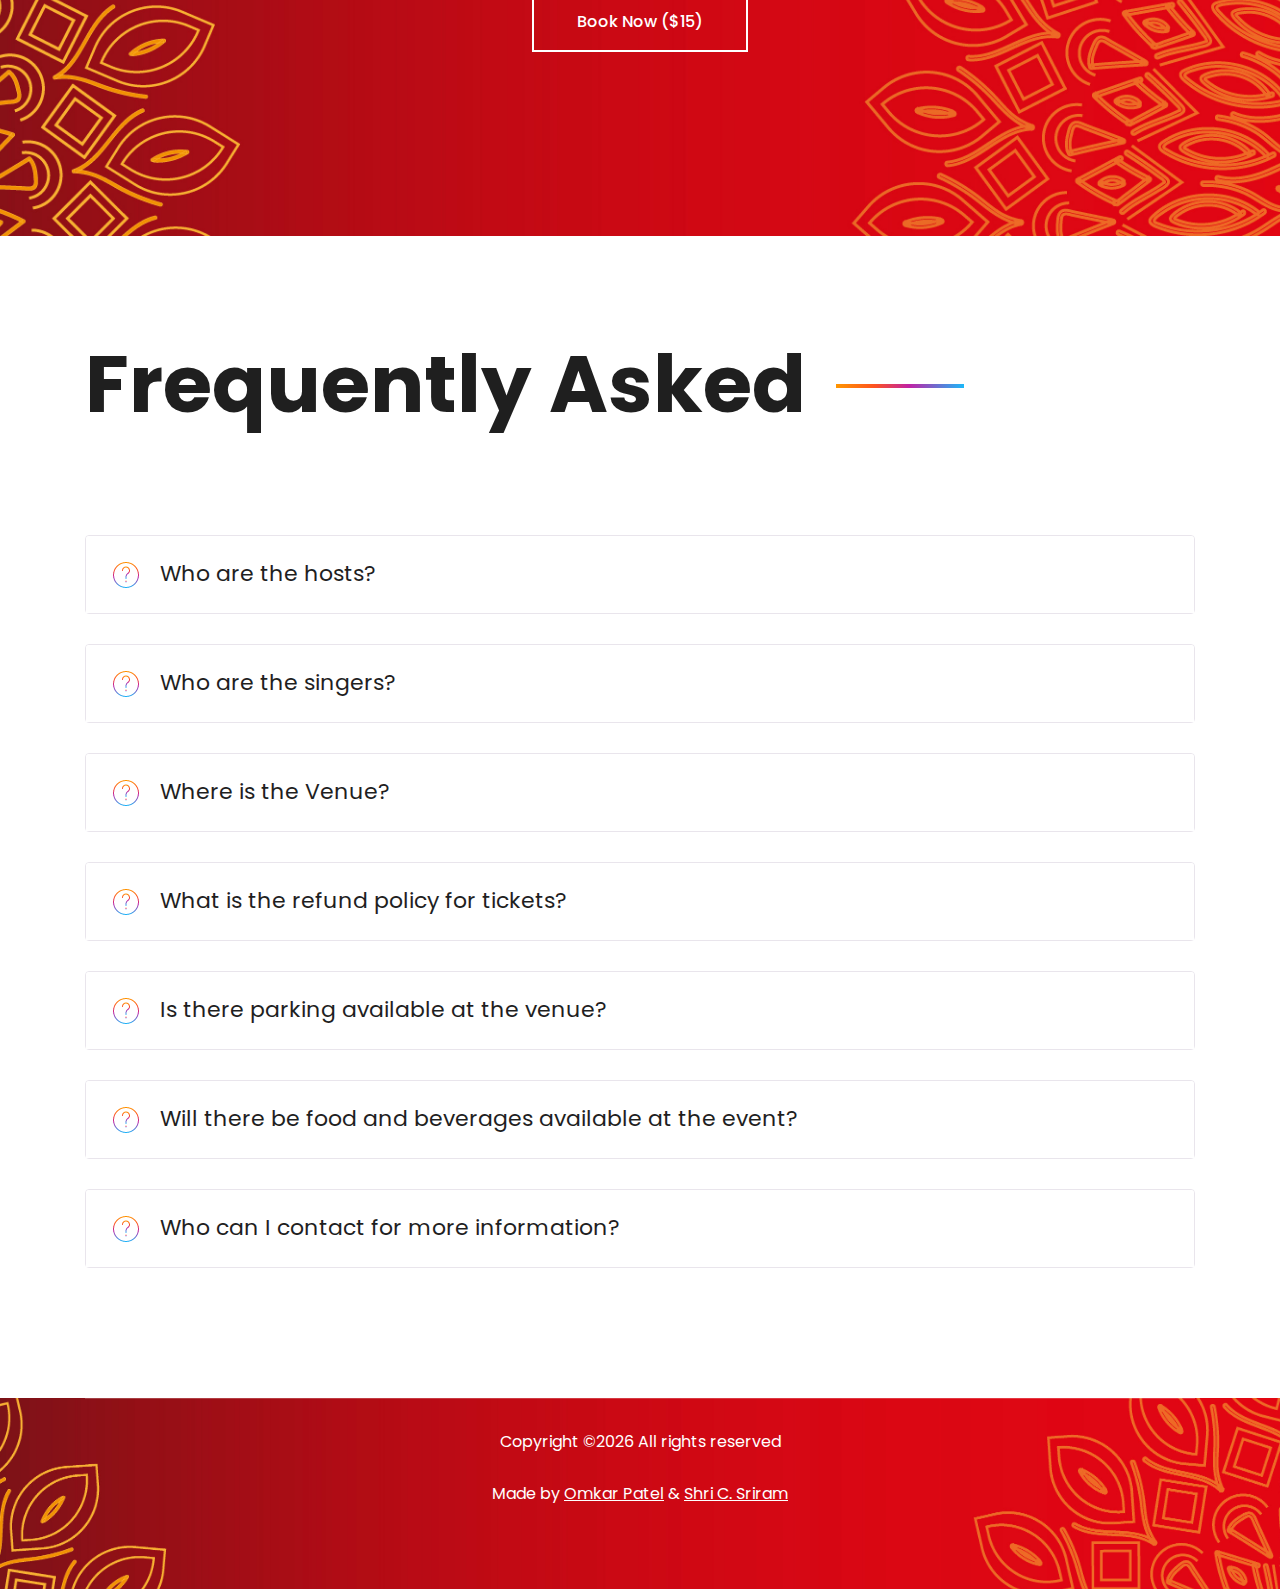
==== commit 54dc582f: "update - bug on flyers" ====
--- a/index.html
+++ b/index.html
@@ -31,16 +31,17 @@
     <div id="popup" class="popup" >
         <div class="popup-content" style="margin-top:10px;">
             <span class="close-btn" id="close-btn">&times;</span>
-            <h2>Project Entertainment Notice</h2>
+            <h2>Promise Entertainment Notice</h2>
             <p>This website is primarily for the August 31st, San Jose event which means that some of the information on this website including the date and time may not be valid for you. Please view our 2024 Garba USA Tour flyer featuring <b>Sadashiv</b> and <b>Smruti Dave</b>. </p>
             <img src="img/banner.png" alt="Your Image" class="responsive-image">
                 <br>
-                <a href="https://mail.google.com/mail/u/0?ui=2&ik=3611a8a1ff&attid=0.1&permmsgid=msg-a:r8900554295310935016&th=190fc35d04273666&view=fimg&fur=ip&sz=s0-l75-ft&attbid=ANGjdJ9kB7kDN7gcp2aWWwliUq7IxB4WeoC67K4SUfB9_L6ctmMOXXBxbHcU5yv29LZh6ibUbGRpRJ2EDs9RLE3D0VUTn3o6Y8h_4KZIPqSapy4eOxMiV0c-rl1W0j8&disp=emb&realattid=190fc35c16cb34471991" target="_blank" style="color:#fbb333; text-decoration: underline;">Open in new tab</a>
-                <br></br><h5>To view more information and fliers about our other events, please select an option below.</h5>
-                <a href="https://mail.google.com/mail/u/0?ui=2&ik=3611a8a1ff&attid=0.1&permmsgid=msg-a:r107855497861440540&th=190fc7afa6121252&view=fimg&fur=ip&sz=s0-l75-ft&attbid=ANGjdJ9QXhA71oAHUvdDewtt1NMdru15egRjk9IlHAfd_toPMKcOvZfOvQmmO0Z0UQZEWWAkVHw-FH0HsEpQ1qmzc1rBFMuRdCzMdZ_zkt0hlNhnspaS5DXHMdk09vc&disp=emb&realattid=190fc7ab138754c5a51" target="_blank" class="boxed-btn"style="margin-top:5px;">Aug 3rd - Toledo, OH</a>
-                <a href="https://mail.google.com/mail/u/0?ui=2&ik=3611a8a1ff&attid=0.5&permmsgid=msg-a:r107855497861440540&th=190fc7afa6121252&view=fimg&fur=ip&sz=s0-l75-ft&attbid=ANGjdJ-QPI0pGbeRBEmLBF-Sf8-w9VAKmuuWvPHSx8VpwusspYUYOrtFzUWUQxqXPeywH0TA3IV2JN12f07oIeSV6FFfTtR7lbz5IULLEw40xhNxmgPMQAr9iiioIns&disp=emb&realattid=190fc7ac85ffb47bda33" target="_blank" class="boxed-btn"style="margin-top:5px;">Aug 11th - Dallas, TX</a>
-                <a href="https://mail.google.com/mail/u/0?ui=2&ik=3611a8a1ff&attid=0.2&permmsgid=msg-a:r107855497861440540&th=190fc7afa6121252&view=fimg&fur=ip&sz=s0-l75-ft&attbid=ANGjdJ_udXOO_oMM5Nyayl7soxVOCC_irB1EGTC48poceTR3W4BMZtbHYBPP_A-Hcn5Cr64Qx59yTlbeSX7wvbB_IZQDzVJXOaxggZ1O0a_kiIN96D6PqazBX-abgag&disp=emb&realattid=190fc7ab96514e41a42" target="_blank" class="boxed-btn"style="margin-top:5px;">Aug 17th - Houston, TX</a>
-                <a href="https://mail.google.com/mail/u/0?ui=2&ik=3611a8a1ff&attid=0.4&permmsgid=msg-a:r107855497861440540&th=190fc7afa6121252&view=fimg&fur=ip&sz=s0-l75-ft&attbid=ANGjdJ-la_qQyTJU_12YIpwdmj8lXfTYcJ9F8L36cezb5uGf5aRXeeFwRTEROsjuOx9SQgxegwPERRtCcDT97ooFCIzNpt_QJ0CVfdVzlJzDEeIHC0Ys0bSKI3FndIg&disp=emb&realattid=190fc7ad385f54139a24" target="_blank" class="boxed-btn"style="margin-top:5px;">Aug 24th - Atlanta, GA</a>
+                <a href="img/banner.png" target="_blank" style="color:#fbb333; text-decoration: underline;">Open in new tab</a>
+                <br></br><h5>To view more information and flyers about our other events, please select an option below.</h5>
+                <a href="img/aug3.jpg" target="_blank" class="boxed-btn"style="margin-top:5px;">Aug 3rd - Toledo, OH</a>
+                <a href="img/aug11.jpg" target="_blank" class="boxed-btn"style="margin-top:5px;">Aug 11th - Dallas, TX</a>
+                <a href="img/aug17.jpg" target="_blank" class="boxed-btn"style="margin-top:5px;">Aug 17th - Houston, TX</a>
+                <a href="img/aug24.jpg  " target="_blank" class="boxed-btn"style="margin-top:5px;">Aug 24th - Atlanta, GA</a>
+                <a href="img/aug31.jpg" target="_blank" class="boxed-btn"style="margin-top:5px;">Aug 31st - San Jose, CA</a>
 
         </div>
     </div>
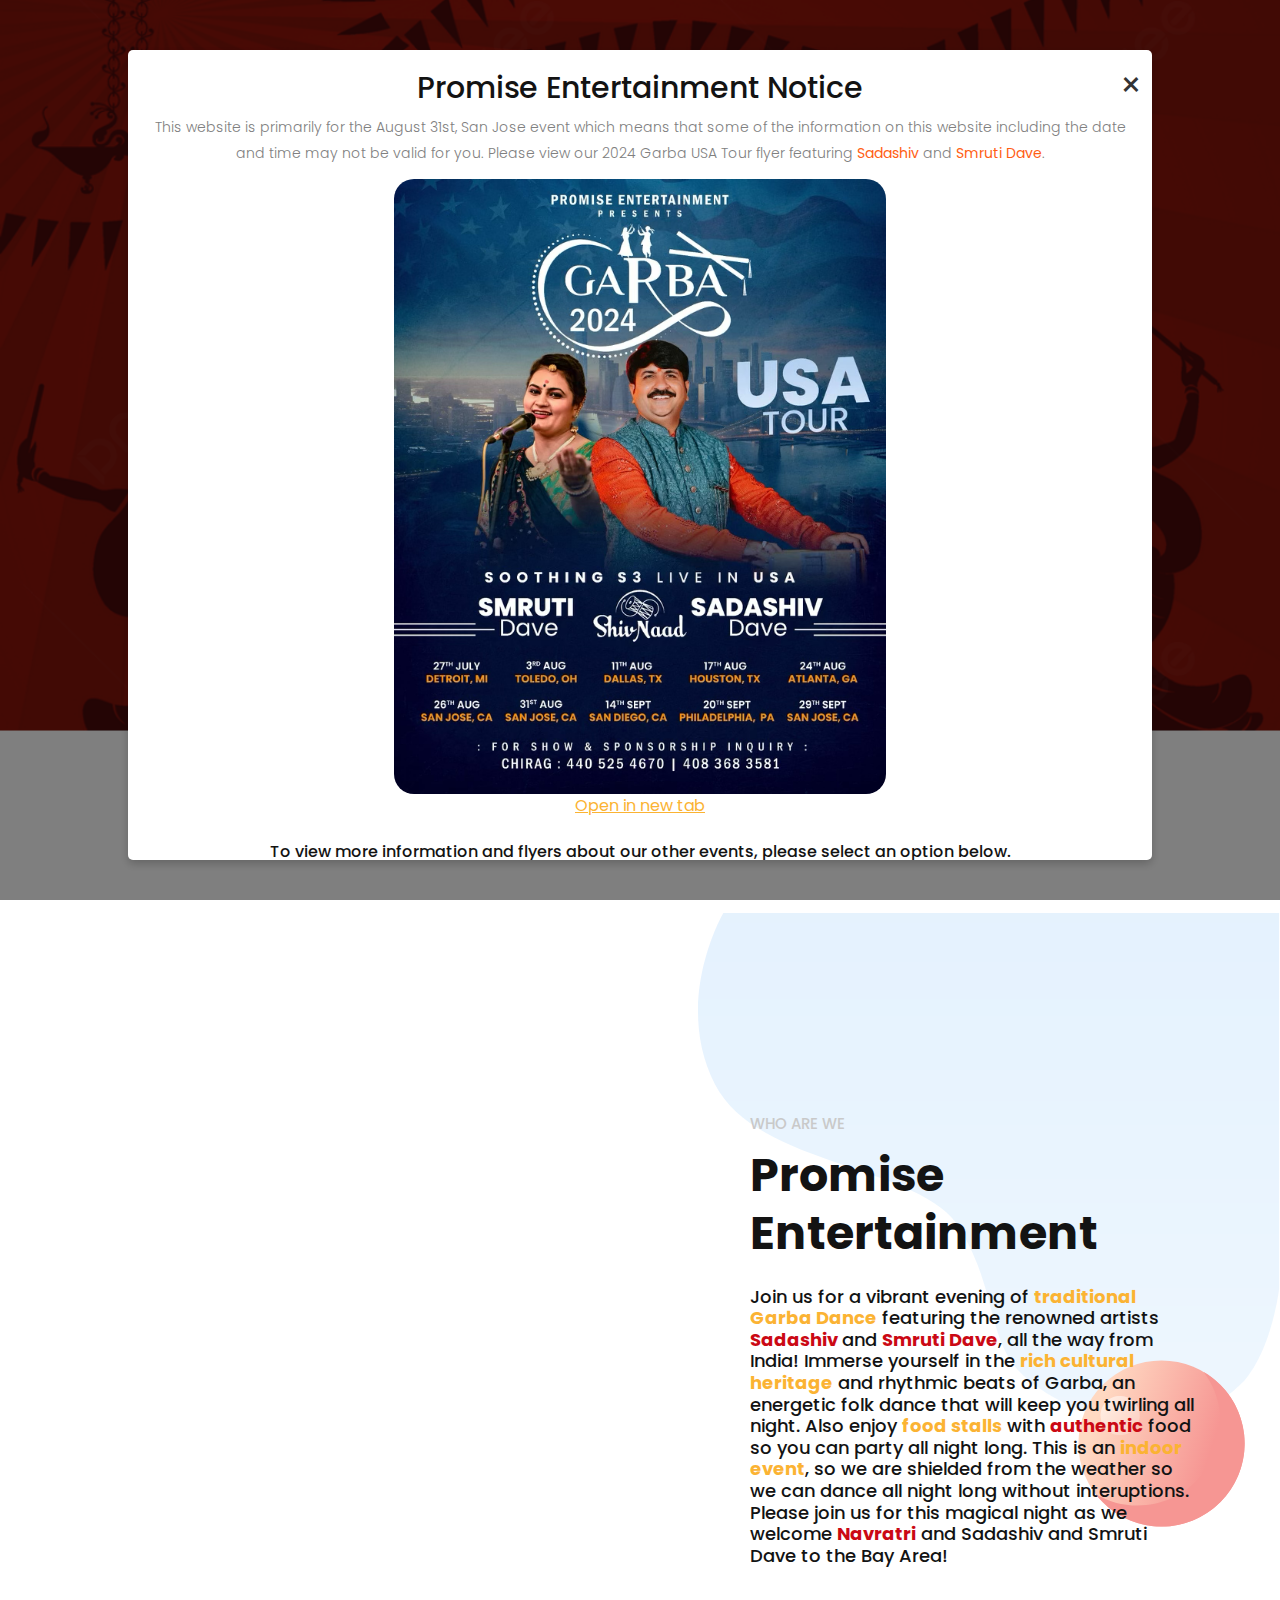
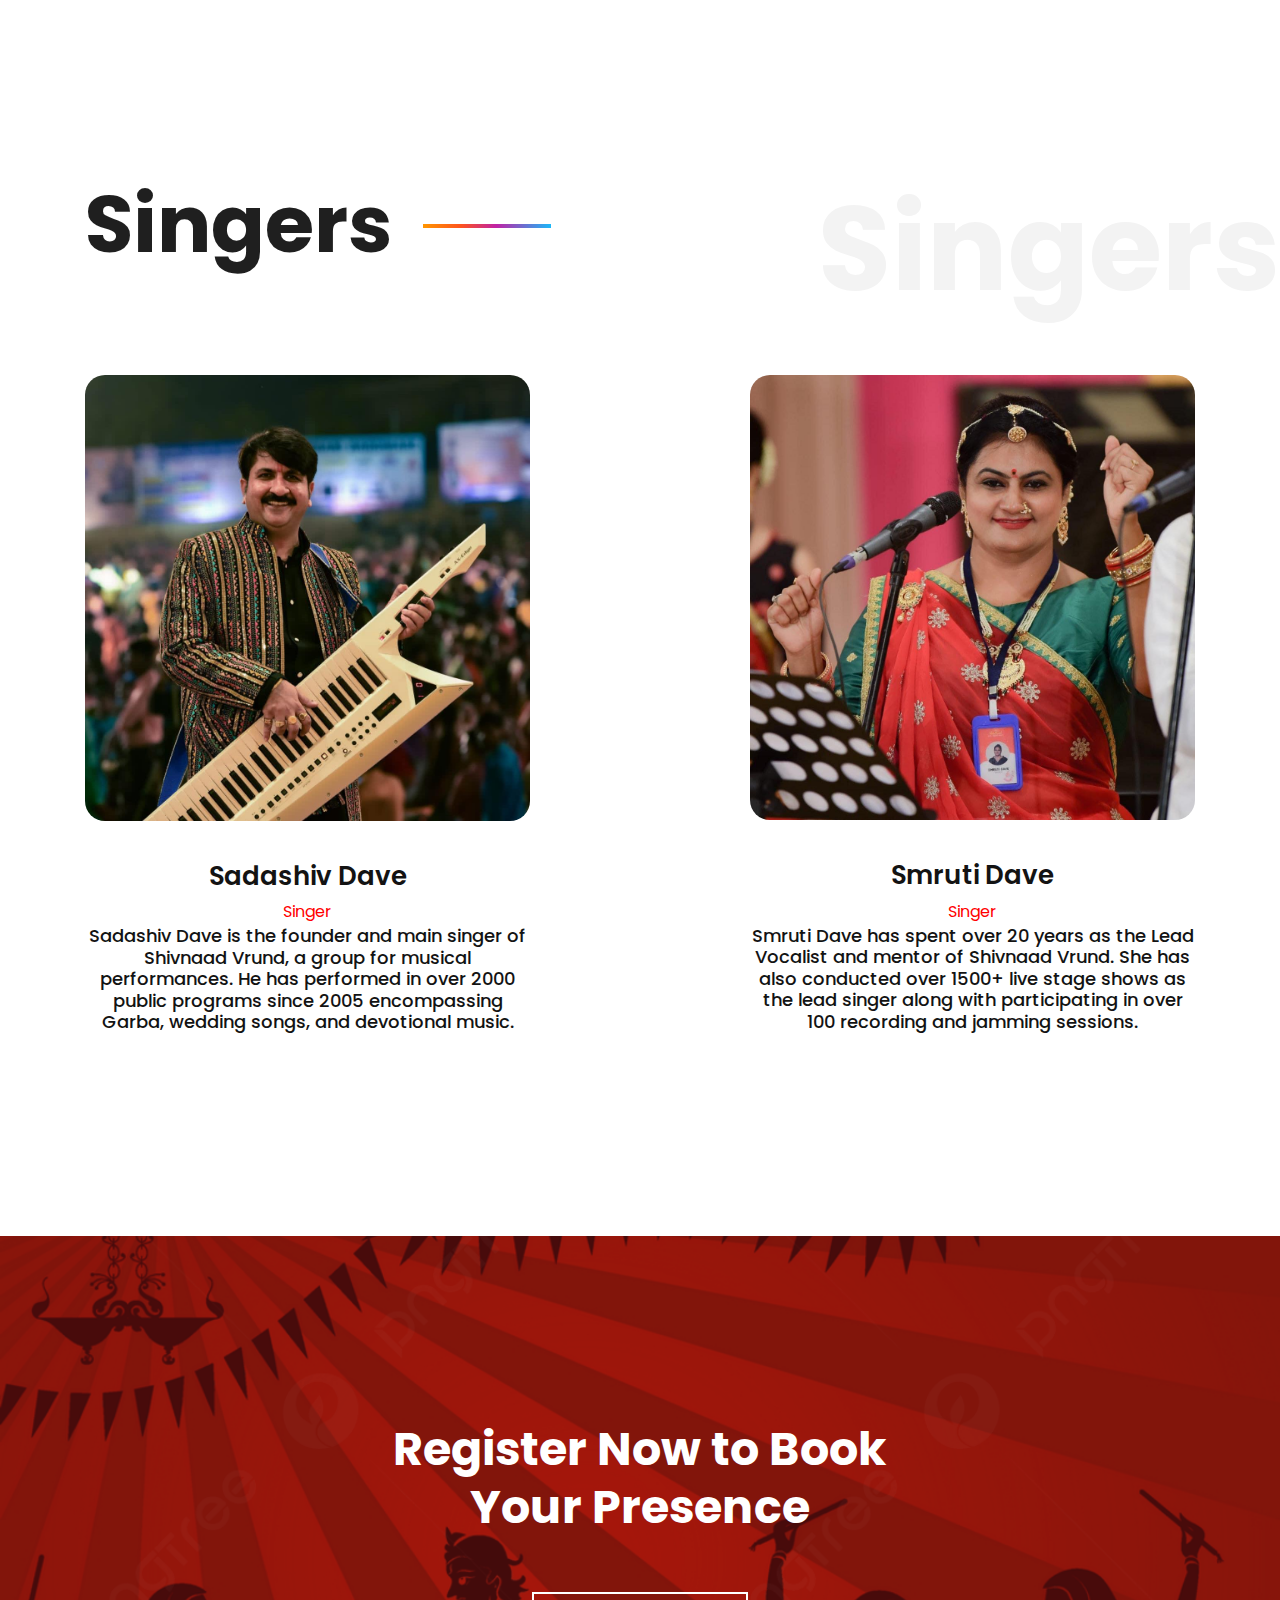
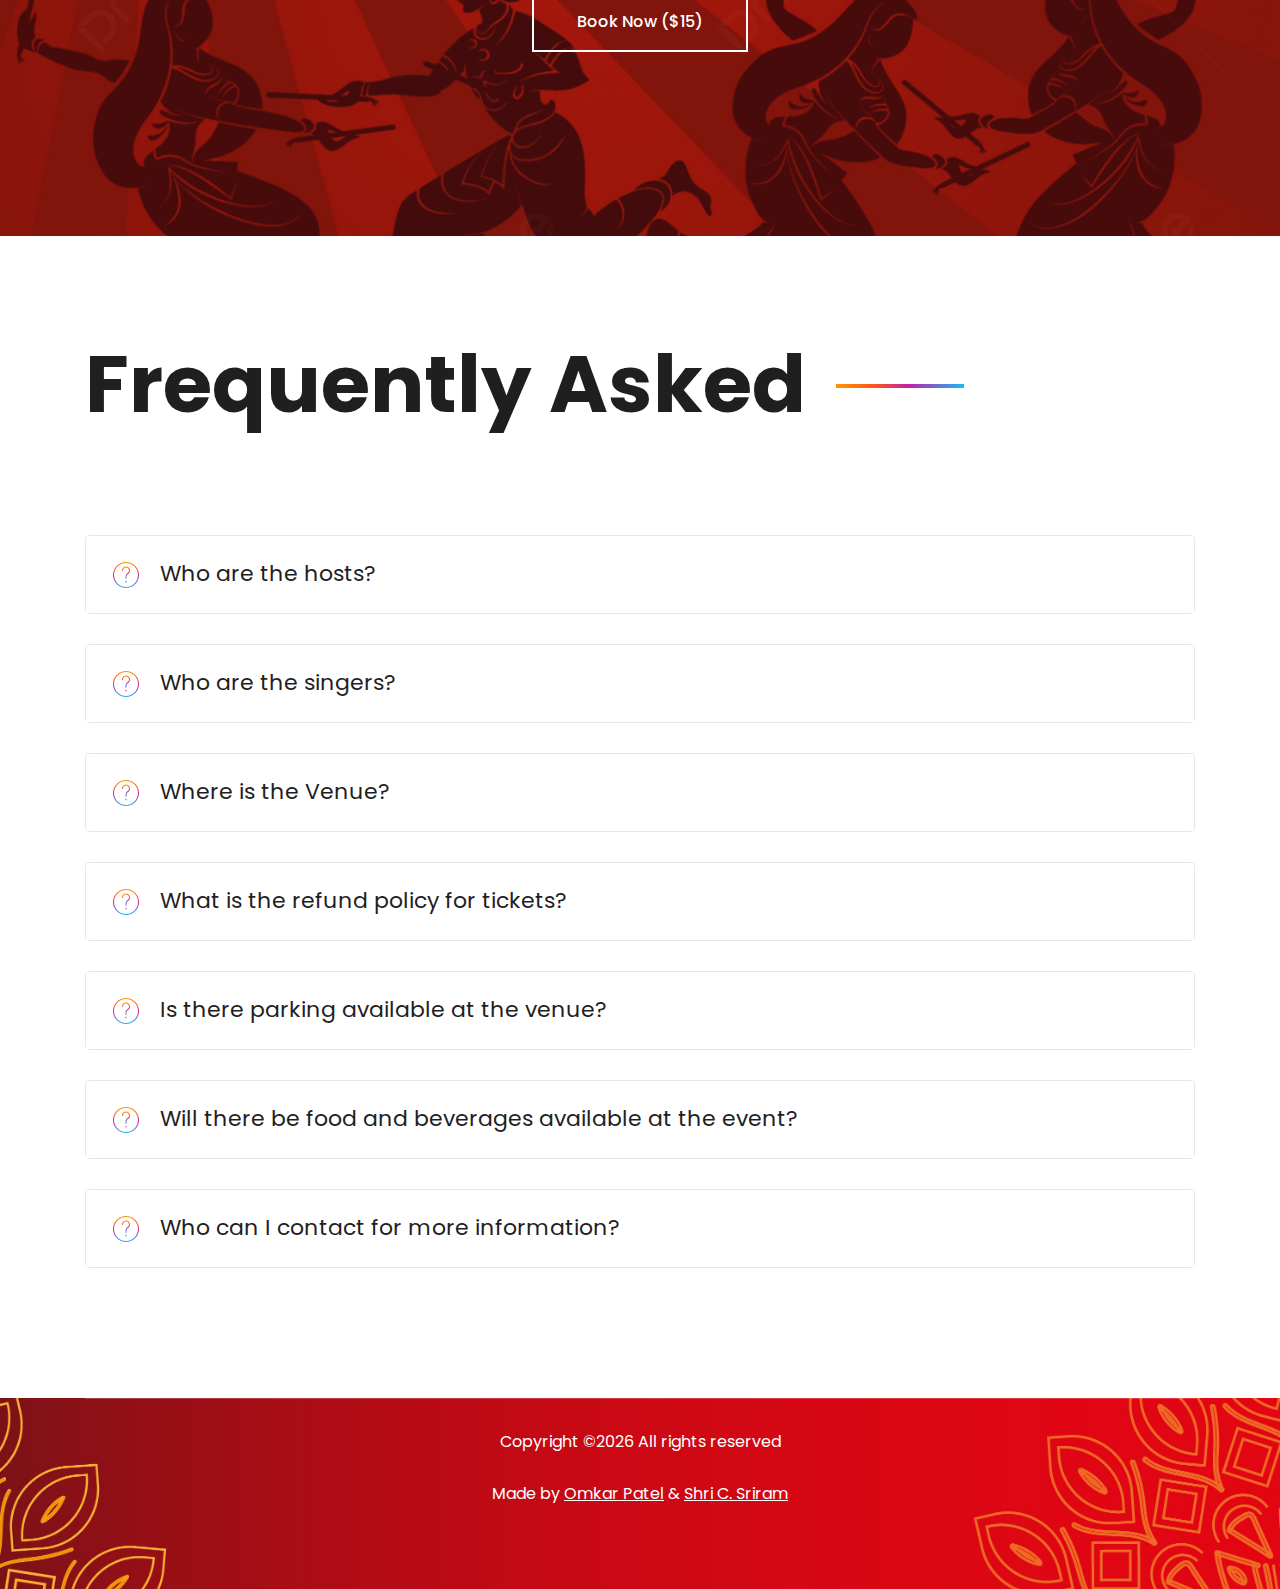
==== commit ddb0d5cb: "update" ====
--- a/index.html
+++ b/index.html
@@ -1,4 +1,4 @@
-<!doctype html>
+ <!doctype html>
 <html class="no-js" lang="zxx">
 
 <head>
@@ -24,6 +24,10 @@
     <link rel="stylesheet" href="css/slicknav.css">
     <link rel="stylesheet" href="css/style.css">
     <!-- <link rel="stylesheet" href="css/responsive.css"> -->
+    <script>
+        window.va = window.va || function () { (window.vaq = window.vaq || []).push(arguments); };
+    </script>
+    <script defer src="/_vercel/insights/script.js"></script>
 </head>
 
 <body>
@@ -93,7 +97,7 @@
                     <div class="row">
                         <div class="col-xl-8">
                             <div class="title_text title_text2 ">
-                                <h4>Project Entertainment</h4>
+                                <h4>Promise Entertainment</h4>
                                 <a href="https://calendar.app.google/3L2q4NeiN5F8CAnV6" target="_blank" rel="noreferrer noopener" class="boxed-btn-white">Add to your Calendar</a>
                             </div>
                         </div>
--- a/css/style.css
+++ b/css/style.css
@@ -428,6 +428,7 @@
     transform: scale(0.8) translateX(-12.5%);
     transform-origin: top center;
     width: 125%;
+    
   }
 }
 
@@ -1140,8 +1141,23 @@
 
 /* line 1, C:/Users/SPN Graphics/Desktop/CL September/209/HTML/scss/_slider.scss */
 .slider_bg_1 {
-  background-image: url(../img/banner/banner_copy.jpg);
-}
+    /* background-image: url(../img/banner/banner_copy.jpg); */
+
+  position: relative;
+  background-image: url(../img/bgt.jpg);
+}
+
+.slider_bg_1::before {
+  content: "";
+  position: absolute;
+  top: 0;
+  left: 0;
+  width: 100%;
+  height: 100%;
+  background: rgba(134, 22, 22, 0.5); /* Adjust the 0.5 value to make it lighter or darker */
+  pointer-events: none;
+}
+
 
 /* line 4, C:/Users/SPN Graphics/Desktop/CL September/209/HTML/scss/_slider.scss */
 .slider_area {
